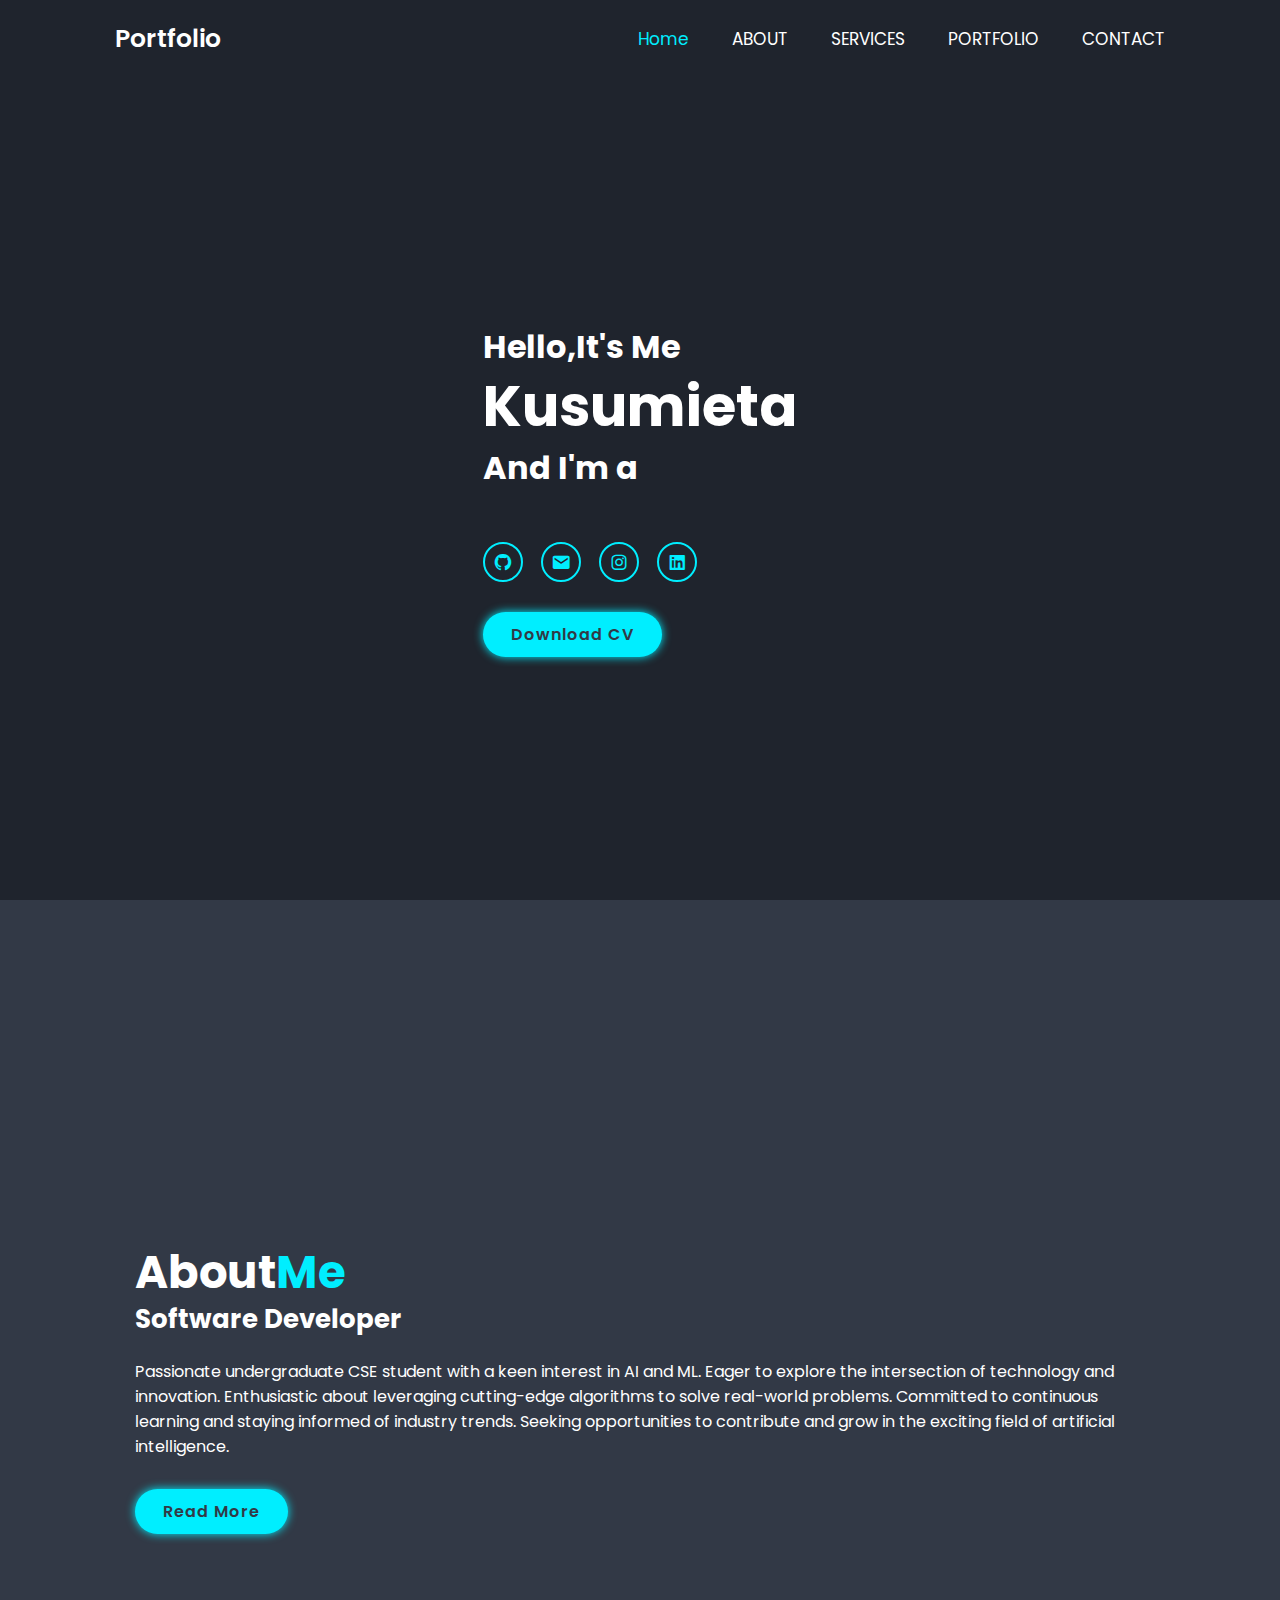
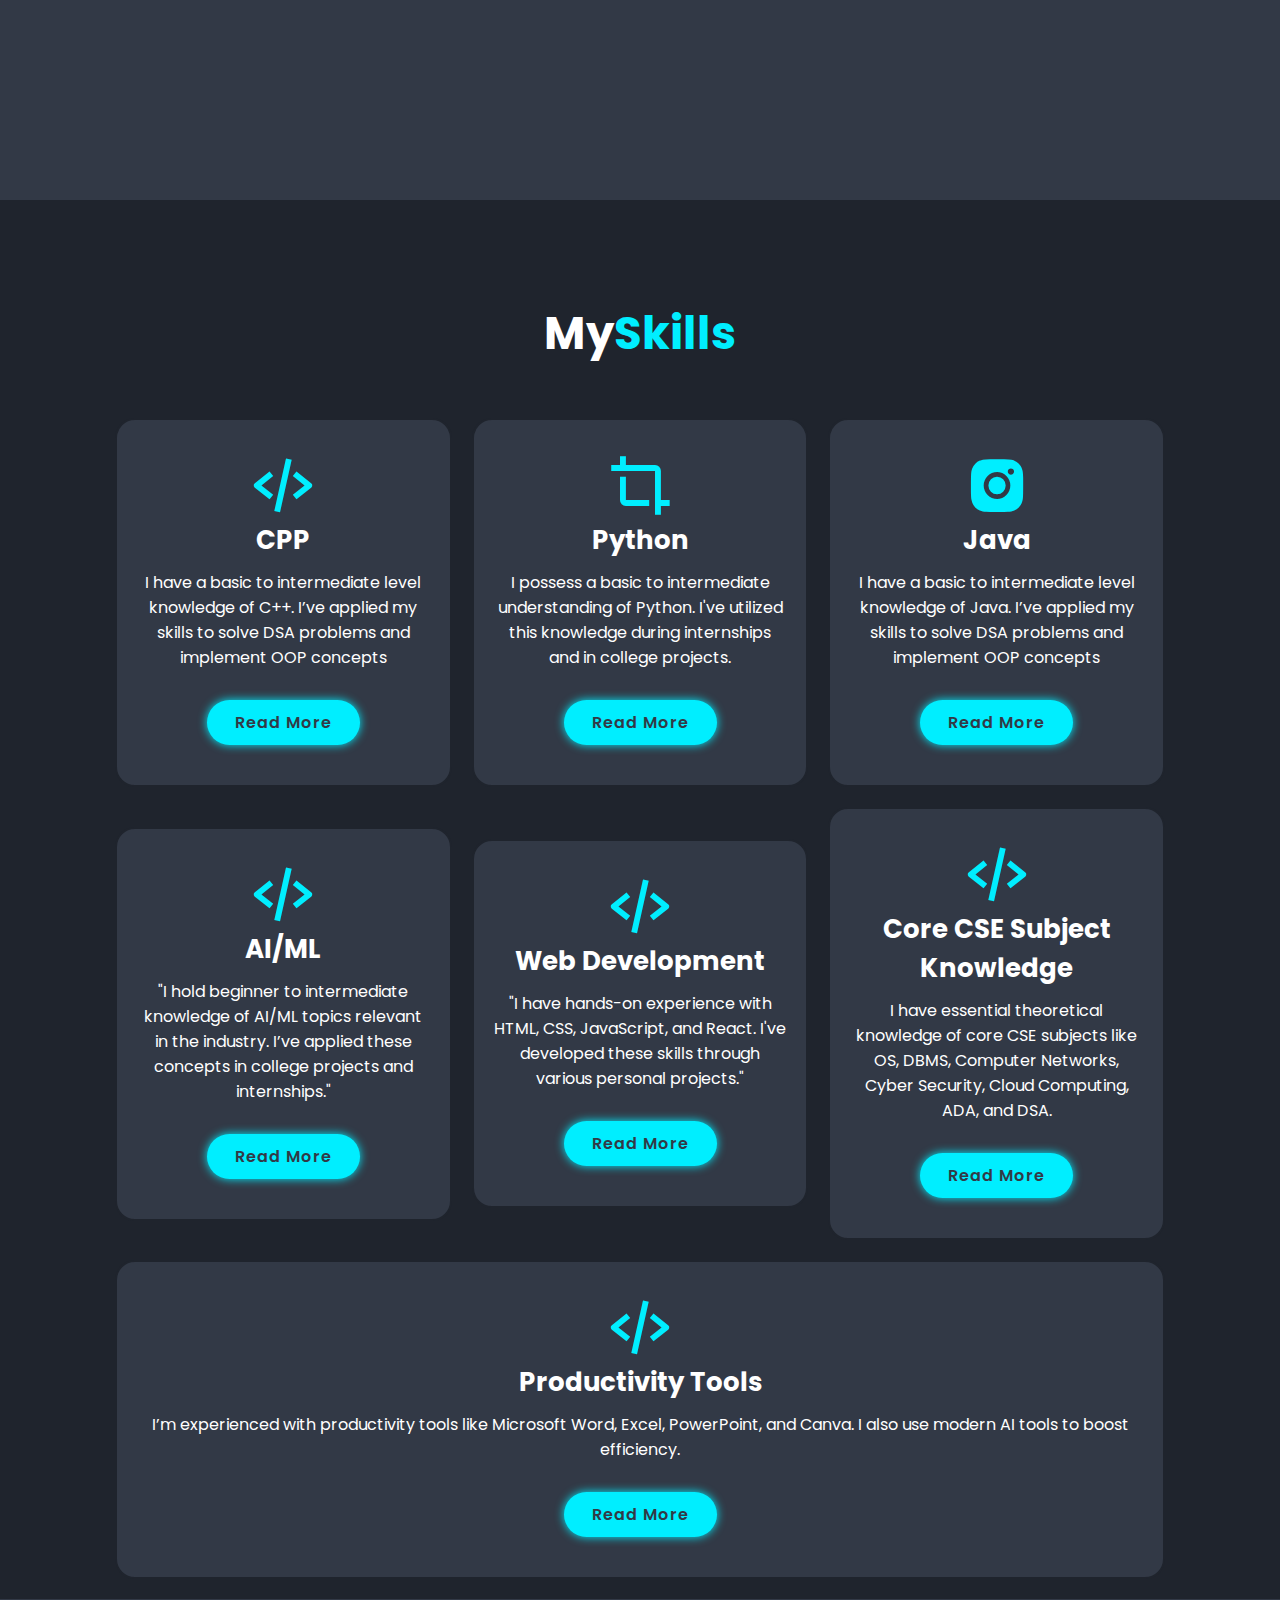
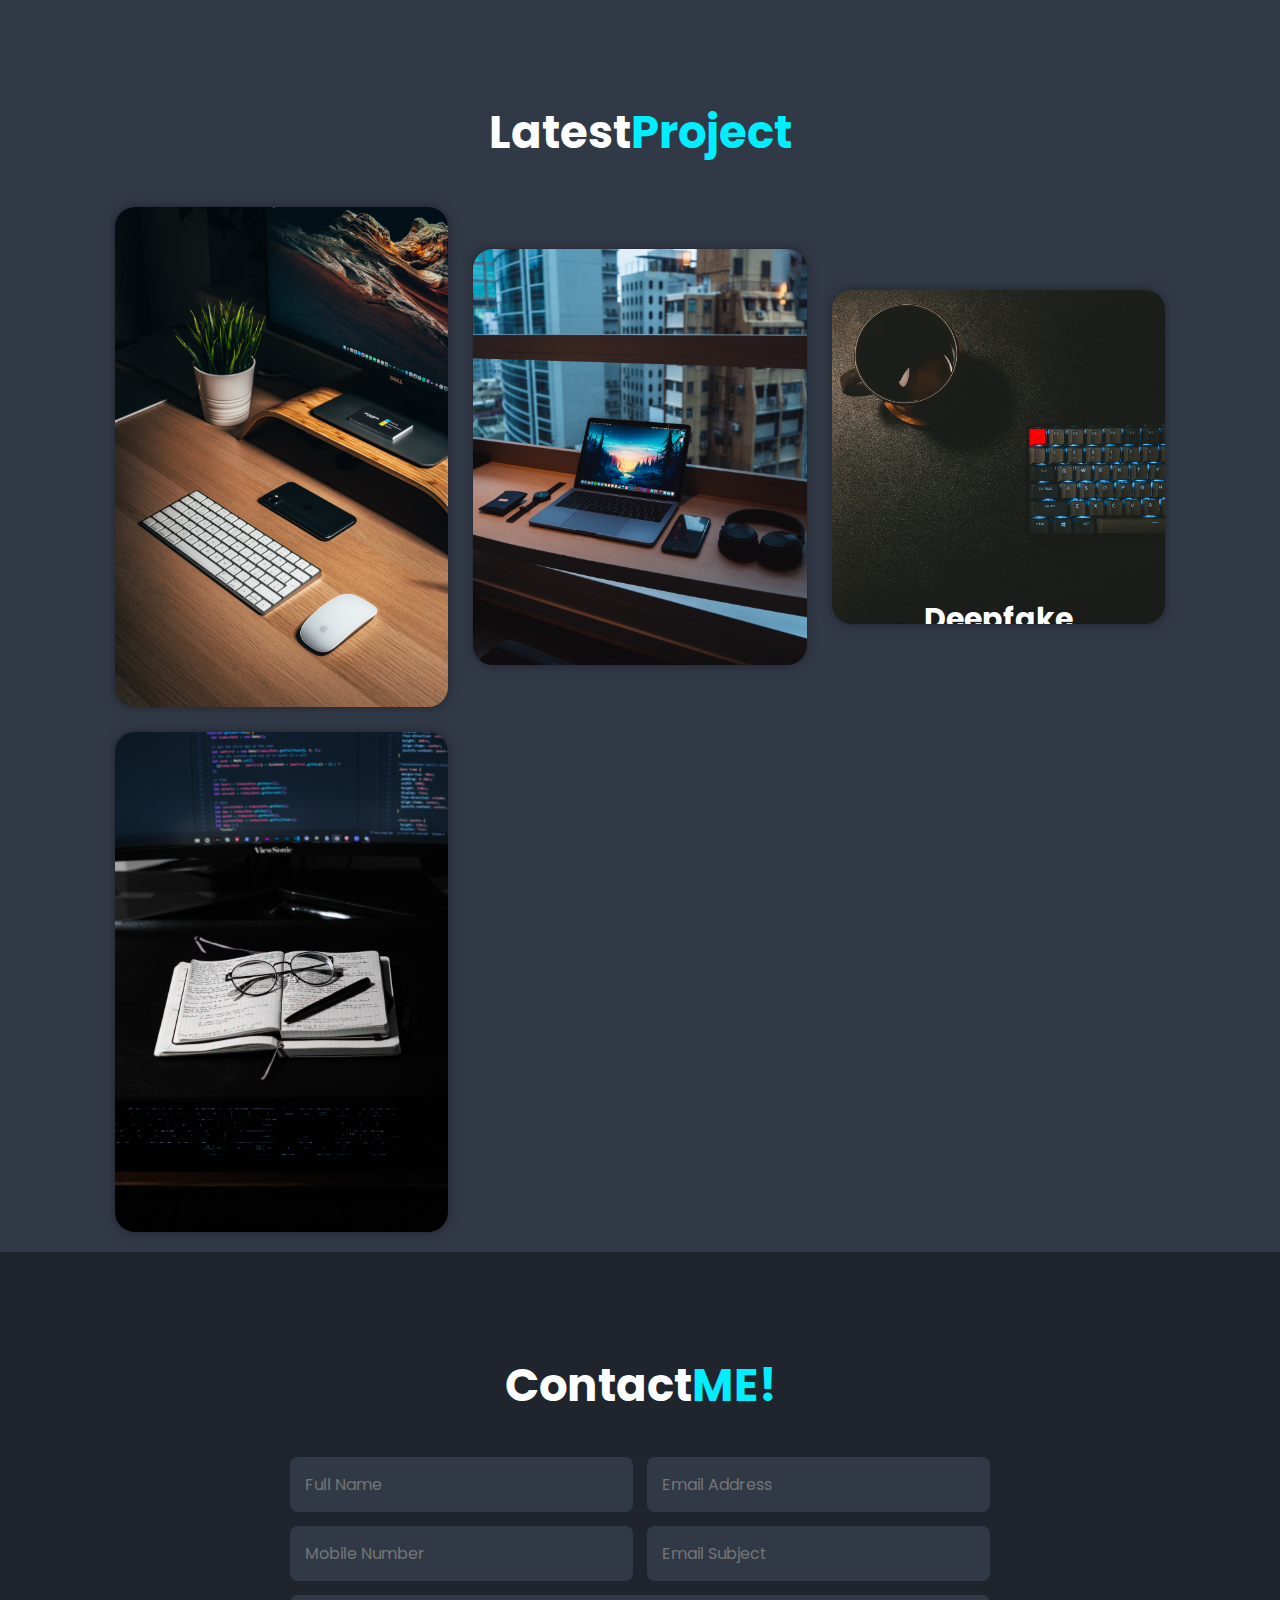
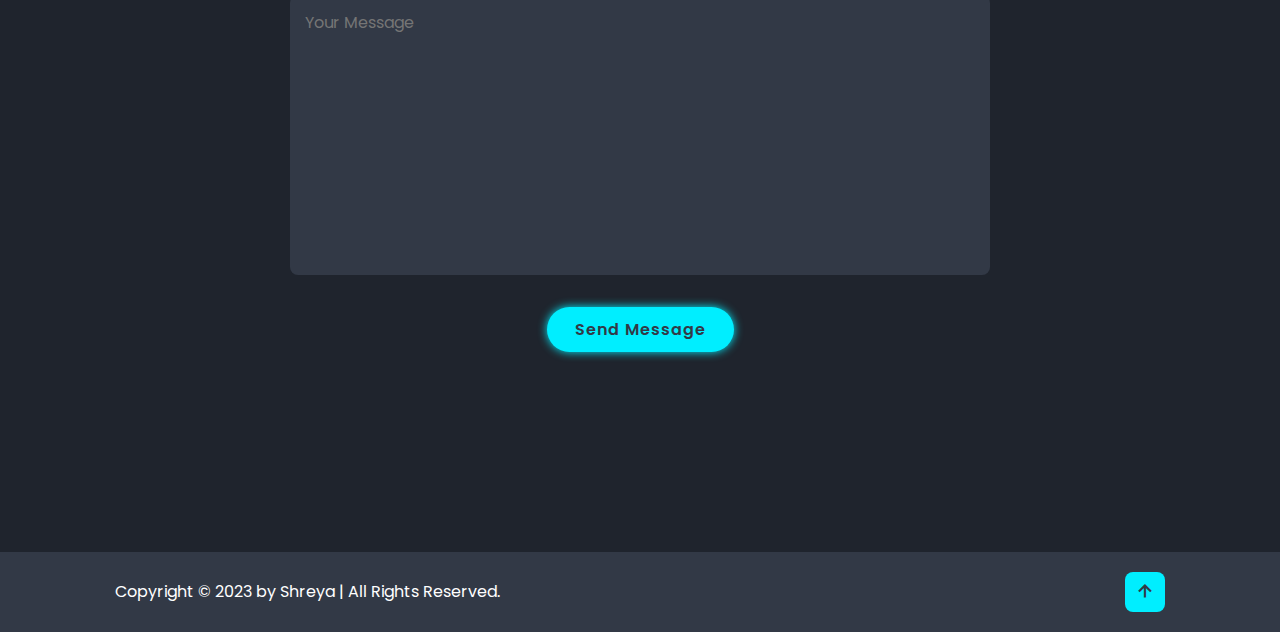
==== Responsive-Portfolio/index.html @ 7fe4b907 "Add files via upload" ====
<!DOCTYPE html>
<html lang="en">
  <head>
    <meta charset="UTF-8" />
    <meta http-equiv="X-UA-Compatible" content="IE=edge" />
    <meta name="viewport" content="width=device-width,initial-scale=1.0" />
    <title>KUSUMIETA PERSONAL PORTFOLIO WEBSITE</title>
    <link
      href="https://unpkg.com/boxicons@2.1.4/css/boxicons.min.css"
      rel="stylesheet"
    />
    <link rel="stylesheet" type="text/css" href="style.css" />
  </head>
  <body>
    <!--body-->
    <header class="header">
      <a href="#" class="logo">Portfolio</a>
      <i class="bx bx-menu" id="menu-icon"></i>
      <nav class="navbar">
        <a href="#home" class="active">Home</a>
        <a href="#about">ABOUT</a>
        <a href="#services">SERVICES</a>
        <a href="#portfolio">PORTFOLIO</a>
        <a href="#contact">CONTACT</a>
      </nav>
    </header>
    <section class="home" id="home">
      <div class="home-content">
        <h3>Hello,It's Me</h3>
        <h1>Kusumieta</h1>
        <h3>And I'm a <span class="multiple-text"></span></h3>
        <div class="social-media">
          <a href="https://github.com/kusumietamagoo"
            ><i class="bx bxl-github"></i
          ></a>
          <a href="kusumieta.magoo@gmail.com"
            ><i class="bx bxs-envelope"></i
          ></a>
          <a href="#"><i class="bx bxl-instagram"></i></a>
          <a href="https://www.linkedin.com/in/kusumieta-magoo-b53a62282/"
            ><i class="bx bxl-linkedin-square"></i
          ></a>
        </div>
        <a href="C:\Users\shrey\Downloads\B.-Software-Engineer.docx" class="btn"
          >Download CV</a
        >
      </div>
      <div class="home-img">
        <!<img src="https://thumbor.forbes.com/thumbor/fit-in/900x510/https://www.forbes.com/advisor/wp-content/uploads/2022/10/computer_engineer-compare-page.jpg" alt="">
      </div>
    </section>
    <section class="about" id="about">
      <div class="about-img">
        <img src="https://wallpaperaccess.com/full/1385382.jpg" alt="" />
      </div>
      <div class="about-content">
        <h2 class="heading">About<span>Me</span></h2>
        <h3>Software Developer</h3>
        <p>
          Passionate undergraduate CSE student with a keen interest in AI and
          ML. Eager to explore the intersection of technology and innovation.
          Enthusiastic about leveraging cutting-edge algorithms to solve
          real-world problems. Committed to continuous learning and staying
          informed of industry trends. Seeking opportunities to contribute and
          grow in the exciting field of artificial intelligence.
        </p>
        <a href="#" class="btn">Read More</a>
      </div>
    </section>
    <section class="services" id="services">
      <h2 class="heading">My<span>Skills</span></h2>

      <div class="services-container">
        <div class="services-box">
          <i class="bx bx-code-alt"></i>
          <h3>CPP</h3>
          <p>
            I have a basic to intermediate level knowledge of C++. I’ve applied
            my skills to solve DSA problems and implement OOP concepts
          </p>
          <a href="#" class="btn">Read More</a>
        </div>

        <div class="services-box">
          <i class="bx bx-crop"></i>
          <h3>Python</h3>
          <p>
            I possess a basic to intermediate understanding of Python. I've
            utilized this knowledge during internships and in college projects.
          </p>
          <a href="#" class="btn">Read More</a>
        </div>

        <div class="services-box">
          <i class="bx bxl-instagram-alt"></i>
          <h3>Java</h3>
          <p>
            I have a basic to intermediate level knowledge of Java. I’ve applied
            my skills to solve DSA problems and implement OOP concepts
          </p>
          <a href="#" class="btn">Read More</a>
        </div>

        <div class="services-box">
          <i class="bx bx-code-alt"></i>
          <h3>AI/ML</h3>
          <p>
            "I hold beginner to intermediate knowledge of AI/ML topics relevant
            in the industry. I’ve applied these concepts in college projects and
            internships."
          </p>
          <a href="#" class="btn">Read More</a>
        </div>
        <div class="services-box">
          <i class="bx bx-code-alt"></i>
          <h3>Web Development</h3>
          <p>
            "I have hands-on experience with HTML, CSS, JavaScript, and React.
            I've developed these skills through various personal projects."
          </p>
          <a href="#" class="btn">Read More</a>
        </div>

        <div class="services-box">
          <i class="bx bx-code-alt"></i>
          <h3>Core CSE Subject Knowledge</h3>
          <p>
            I have essential theoretical knowledge of core CSE subjects like OS,
            DBMS, Computer Networks, Cyber Security, Cloud Computing, ADA, and
            DSA.
          </p>
          <a href="#" class="btn">Read More</a>
        </div>
        <div class="services-box">
          <i class="bx bx-code-alt"></i>
          <h3>Productivity Tools</h3>
          <p>
            I’m experienced with productivity tools like Microsoft Word, Excel,
            PowerPoint, and Canva. I also use modern AI tools to boost
            efficiency.
          </p>
          <a href="#" class="btn">Read More</a>
        </div>
      </div>
    </section>
    <section class="portfolio" id="portfolio">
      <h2 class="heading">Latest<span>Project</span></h2>
      <div class="portfolio-container">
        <div class="portfolio-box">
          <img
            src="myproject/image/jan-vlacuha-Rns_A8bJ_dQ-unsplash.jpg"
            alt=""
          />
          <div class="portfolio-layer">
            <h4>Perssonal Portfolio</h4>
            <p>
              In this project I try making my own portfolio website for myself.
              Showcase my projects, my social media handles, my experience on
              the website.
            </p>
            <a href="#"><i class="bx bx-link-external"></i></a>
          </div>
        </div>
        <div class="portfolio-box">
          <img
            src="myproject/image/austin-poon-JO_S6ewBqAk-unsplash.jpg"
            alt=""
          />
          <div class="portfolio-layer">
            <h4>
              Facial Recognition and Identification Based Attendance System
            </h4>
            <p>hehe</p>
            <a href="#"><i class="bx bx-link-external"></i></a>
          </div>
        </div>
        <div class="portfolio-box">
          <img
            src="myproject/image/nubelson-fernandes--Xqckh_XVU4-unsplash.jpg"
            alt=""
          />
          <div class="portfolio-layer">
            <h4>Deepfake Image & Forged Signature Detection Using CNN</h4>
            <p>
              In this project I try detect the iris flower type by using machine
              learning predication model.And deployed in streamlit python
            </p>
            <a href="#"><i class="bx bx-link-external"></i></a>
          </div>
        </div>
        <div class="portfolio-box">
          <img
            src="myproject/image/kevin-canlas-QYHehJ9Iovs-unsplash.jpg"
            alt=""
          />
          <div class="portfolio-layer">
            <h4>Weather Website</h4>
            <p>In this project we can book a cab by using java.</p>
            <a href="#"><i class="bx bx-link-external"></i></a>
          </div>
        </div>
      </div>
    </section>
    <section class="contact" id="contact">
      <h2 class="heading">Contact<span>ME!</span></h2>

      <form action="#" name="submit-to-google-sheet">
        <div class="input-box">
          <input type="text" name="Name" placeholder="Full Name" />
          <input
            type="email"
            name="Email Address"
            placeholder="Email Address"
          />
        </div>
        <div class="input-box">
          <input
            type="number"
            name="Mobile Number"
            placeholder="Mobile Number"
          />
          <input type="text" name="Email Subject" placeholder="Email Subject" />
        </div>
        <textarea
          name="Your Message"
          id=""
          cols="30"
          rows="10"
          placeholder="Your Message"
        ></textarea>
        <input type="submit" value="Send Message" class="btn" />
      </form>
      <span id="msg"></span>
    </section>

    <footer class="footer">
      <div class="footer-text">
        <p>Copyright &copy; 2023 by Shreya | All Rights Reserved.</p>
      </div>
      <div class="footer-iconTop">
        <a href="#home"><i class="bx bx-up-arrow-alt"></i></a>
      </div>
    </footer>

    <script src="https://unpkg.com/scrollreveal"></script>

    <script src="https://cdn.jsdelivr.net/npm/typed.js@2.0.12"></script>
    <script src="script.js"></script>
    <script>
      const scriptURL =
        "https://script.google.com/macros/s/AKfycbzFPVGxI-75Ilkm2z_EMuI9ubPlp8-7dQmMzzdPiIunLPPzj3bcY1ohMdT_DfZ3zPwhTA/exec";
      const form = document.forms["submit-to-google-sheet"];
      const msg = document.getElementById("msg");

      form.addEventListener("submit", (e) => {
        e.preventDefault();
        fetch(scriptURL, { method: "POST", body: new FormData(form) })
          .then((response) => {
            msg.innerHTML = "Message sent successfully";
            setTimeout(function () {
              msg.innerHTML = "";
            }, 5000);
            form.reset();
          })
          .catch((error) => console.error("Error!", error.message));
      });
    </script>
  </body>
</html>
---- Responsive-Portfolio/style.css ----
@import url('https://fonts.googleapis.com/css2?family=Poppins:wght@300;400;500;600;700;800;900&display=swap');

*{
    margin: 0;
    padding: 0;
    box-sizing: border-box;
    text-decoration: none;
    border: none;
    outline: none;
    scroll-behavior: smooth;
    font-family: 'Poppins', sans-serif;

 }

 :root {
    --bg-color:#1f242d;
    --second-bg-color:#323946;
    --text-color:#fff;
    --main-color:#0ef; 
 }

 html{
    font-size: 62.5%;
    overflow-x:hidden;

 }

 body{
    background: var(--bg-color);
    color: var(--text-color);
 }

 section{
    min-height: 100vh;
    padding: 10rem 9% 2rem;
 }
 .header{
    position: fixed;
    top:0;
    left:0;
    width: 100%;
    padding: 2rem 9%;
    background: var(--bg-color);
    display: flex;
    justify-content:space-between;
    align-items: center;
    z-index:100 ;

 }

 .header.sticky{
   border-bottom: .1rem solid rgba(0, 0,0, .2);
 }
 .logo{
    font-size: 2.5rem;
    color: var(--text-color);
    font-weight:600;
    cursor:default;
 }
 .navbar a {
    font-size: 1.7rem;
    color: var(--text-color);
    margin-left: 4rem;
    transition: .3s;
 }

 .navbar a:hover,
 .navbar a.active{
    color: var(--main-color);
 }
 #menu-icon{
    font-size: 3.6rem;
    color: var(--text-color);
    display: none;
 }

 .home{
    display: flex;
    justify-content: center;
    align-items: center;
 }

 .home-img img{
    width:35vw ;
    animation: floatImage 4s ease-in-out infinite;
 }

 @keyframes floatImage{
   0%{
      transform: translateY(0);

   }
   50%{
      transform: translateY(-22.4rem);
   }
   100%{
      transform: translateY(0);
   }

 }

 .home-content h3 {
    font-size: 3.2rem;
    font-weight: 700;

 }
 .home-content h3:nth-of-type(2){
    margin-bottom: 2rem;
 }

 span{
    color: var(--main-color);
 }
 .home-content h1{
    font-size: 5.6rem;
    font-weight: 700;
    line-height: 1.3;
 }

 .social-media a {
    display: inline-flex;
    justify-content: center;
    align-items: center;
    width: 4rem;
    height: 4rem;
    background: transparent;
    border: .2rem solid var(--main-color);
    border-radius: 50%;
    font-size: 2rem;
    color: var(--main-color);
    margin: 3rem 1.5rem 3rem 0;
    transition: .5s ease;
 }
 .social-media a:hover{
    background: var(--main-color);
    color: var(--second-bg-color);
    box-shadow: 0 0 1rem var(--main-color);
 }

 .btn {
    display: inline-block;
    padding: 1rem 2.8rem;
    background: var(--main-color);
    border-radius: 4rem;
    box-shadow: 0 0 1rem var(--main-color);
    font-size: 1.6rem;
    color: var(--second-bg-color);
    letter-spacing: .1rem;
    font-weight: 600;
    transition: .5s ease;
 }

 .btn:hover {
    box-shadow: none;
 }

 .about{
    display: flex;
    justify-content: center;
    align-items: center;
    gap: 2rem;
    background: var(--second-bg-color);
 }
 .about-img img{
    width: 35rem;
 }

 .heading{
    text-align: center;
    font-size: 4.5rem;
 }

 .about-content h2{
    text-align: left;
    line-height: 1.2;
 }

 .about-content h3{
    font-size: 2.6rem;
 }

 .about-content p{
    font-size: 1.6rem;
    margin: 2rem 0 3rem;
 }
 .services h2{
   margin-bottom: 5rem;

 }
 .services-container{
   display: flex;
   justify-content: center;
   align-items: center;
   flex-wrap: wrap;
   gap: 2rem;
 }
 .services-container .services-box {
   flex: 1 1 30rem;
   background: var(--second-bg-color);
   padding: 3rem 2rem 4rem;
   border-radius: 2rem;
   text-align: center;
   border: .2rem solid var(--bg-color);
   transition: .5s ease;
 }
 .services-container .services-box:hover{
   border-color: var(--main-color);
   transform: scale(1.02);
 }
 .services-box i{
   font-size: 7rem;
   color: var(--main-color);
 }
 .services-box h3{
   font-size: 2.6rem;
 }
 .services-box p{
   font-size: 1.6rem;
   margin: 1rem 0 3rem;
 }
 .portfolio{
   background: var(--second-bg-color);
 }
.portfolio h2{
   margin-bottom: 4rem;
}
.portfolio-container{
   display: grid;
   grid-template-columns: repeat(3,1fr);
   align-items: center;
   gap: 2.5rem;
}
.portfolio-container .portfolio-box{
   position: relative;
   border-radius: 2rem;
   box-shadow: 0 0 1rem var(--bg-color);
   overflow: hidden;
   display: flex;
}
.portfolio-box img{
   width: 100%;
   transition: .5s ease;
}
.portfolio-box:hover img{
   transform: scale(1.1);
}
.portfolio-box .portfolio-layer{
   position: absolute;
   bottom: 0;
   left: 0;
   width: 100%;
   height: 100%;
   background: linear-gradient(rgba(0,0,0, .1),var(--main-color));
   display: flex;
   justify-content: center;
   align-items: center;
   flex-direction: column;
   text-align: center;
   padding: 0 4rem;
   transform: translateY(100%);
   transition: .5s ease;
}
.portfolio-box:hover .portfolio-layer{
   transform: translateY(0);
}

.portfolio-layer h4{
   font-size: 3rem;
}

.portfolio-layer p{
   font-size: 1.6rem;
   margin: .3rem 0 1rem;
}

.portfolio-layer a{
   display: inline-flex;
   justify-content: center;
   align-items: center;
   width: 5rem;
   height: 5rem;
   background: var(--text-color);
   border-radius: 50%;
}

.portfolio-layer a i {
   font-size: 2rem;
   color: var(--second-bg-color);
}

.contact h2{
   margin-bottom: 3rem;
}

.contact form{
   max-width: 70rem;
   margin: 1rem auto;
   text-align: center;
   margin-bottom: 3rem;
}

.contact form .input-box{
   display: flex;
   justify-content: space-between;
   flex-wrap: wrap;
}

.contact form .input-box input,
.contact form textarea{
   width: 100%;
   padding: 1.5rem;
   font-size: 1.6rem;
   color: var(--text-color);
   background: var(--second-bg-color);
   border-radius: .8rem;
   margin: .7rem 0;
}

.contact form .input-box input{
   width: 49%;
}

.contact form textarea{
   resize: none;
}

.contact form .btn{
   margin-top: 2rem;
   cursor: pointer;
}

.footer{
   display: flex;
   justify-content: space-between;
   align-items: center;
   flex-wrap: wrap;
   padding: 2rem 9%;
   background: var(--second-bg-color);
}

.footer-text p{
   font-size: 1.6rem;
}

.footer-iconTop a{
   display: inline-flex;
   justify-content: center;
   align-items: center;
   padding: .8rem;
   background: var(--main-color);
   border-radius: .8rem;
   transition: .5s ease;
}

.footer-iconTop a:hover{
   box-shadow: 0 0 1rem var(--main-color);
}

.footer-iconTop a i{
   font-size: 2.4rem;
   color: var(--second-bg-color);
}

@media (max-width:1200px){
   html{
      font-size: 55%;
   }
}

@media(max-width:991px){
   .header{
      padding: 2rem 3%;
   }
   section{
      padding: 10rem 3% 2rem;
   }

   .services{
      padding-bottom: 7rem;
   }

   .portfolio{
      padding-bottom: 7rem;
   }
   .contact{
      min-height: auto;
   }
   .footer{
      padding: 2rem 3%;
   }
}

@media(max-width:768px){
   #menu-icon{
      display: block;
   }
   .navbar{
      position: absolute;
      top: 100%;
      left: 0;
      width: 100%;
      padding: 1rem 3%;
      background: var(--bg-color);
      border-top: .1rem solid rgba(0, 0, 0, .2);
      box-shadow: 0 .5rem 1rem rgba(0,0,0,.2);
      display: none;
   }

   .navbar.active{
      display: block;
   }
   .navbar a {
       display: block;
       font-size: 2rem;
       margin: 3rem 0;
   }
   .home{
      flex-direction: column;
   }
   .home-content h3{
      font-size: 2.6rem;
   }
   .home-content h1{
      font-size: 5rem;
   }
   .home-img img{
      width: 70vw;
      margin-top: 4rem;
   }
   .about{
      flex-direction: column-reverse;
   }

   .about img{
      width: 70vw;
      margin-top: 4rem;
   }
   .services h2{
      margin-bottom: 3rem;
   }

   .portfolio h2{
      margin-bottom: 3rem;
   }

   .portfolio-container{
      grid-template-columns: repeat(2,1fr);
   }
}

@media(max-width:617px){
   .portfolio-container{
      grid-template-columns: 1fr;
   }
}

@media(max-width:450px){
   html{
      font-size: 50%;
   }

   .contact form .input-box input{
      width: 100%;
   }
}

@media(max-width:365px){
   .home-img img{
      width: 90vw;
   }

   .about-img img{
      width: 90vw;
   }

   .footer{
      flex-direction: column-reverse;
   }

   .footer p{
      text-align: center;
      margin-top: 2rem;
   }
}

#msg{
   color: #61b752;
   margin-top: -10px;
   display: block;
}
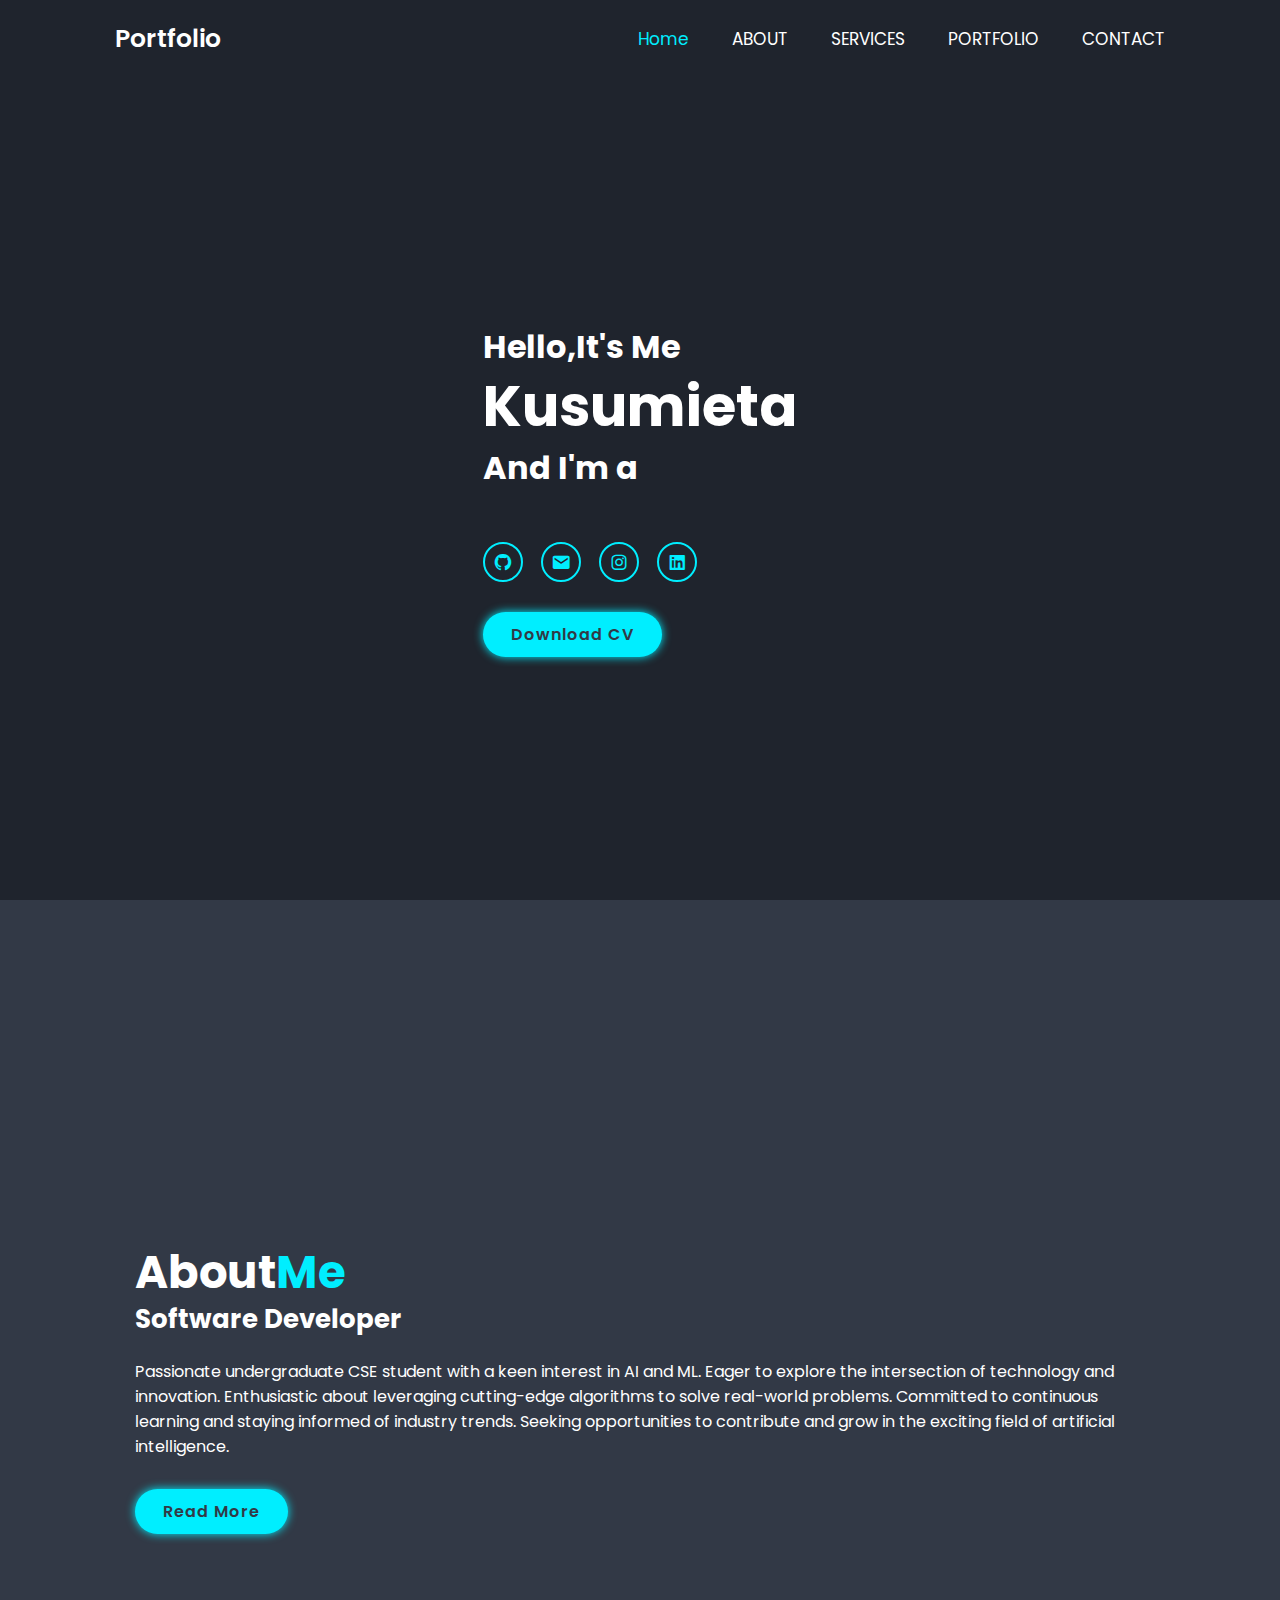
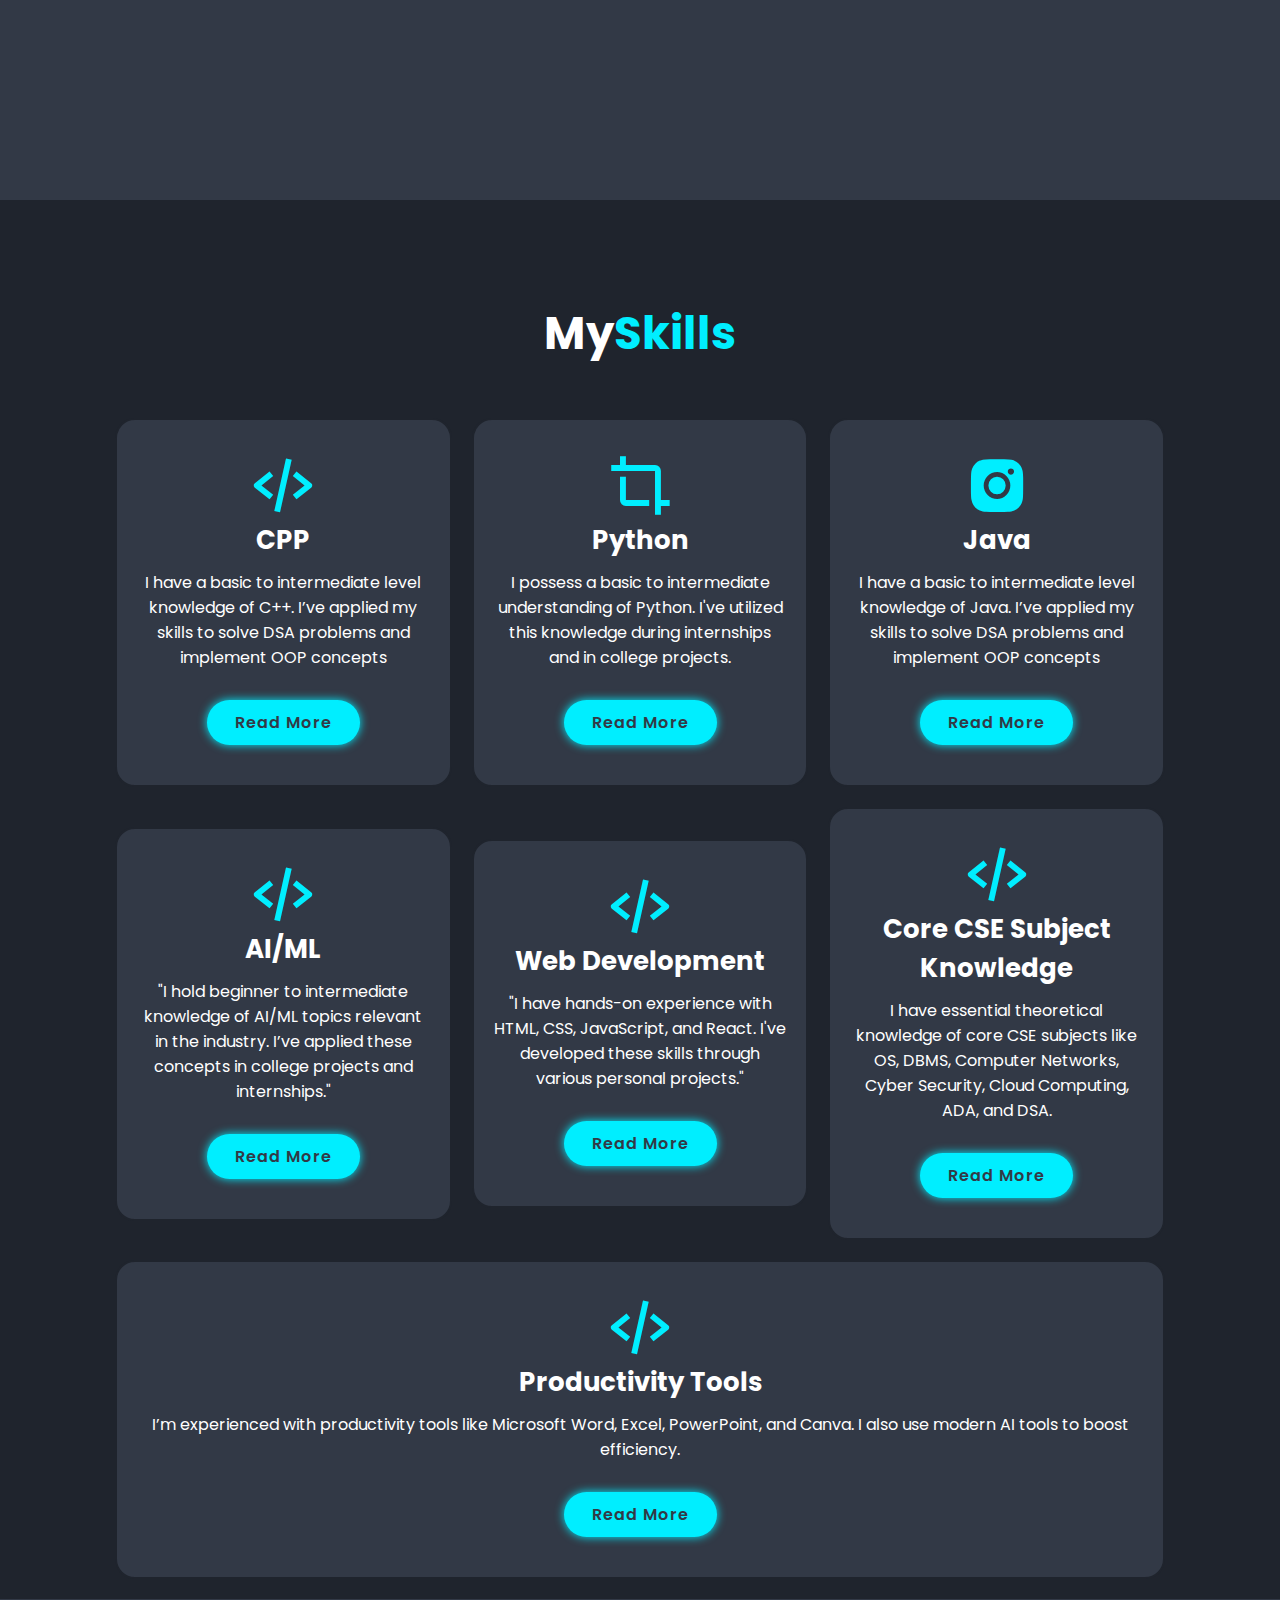
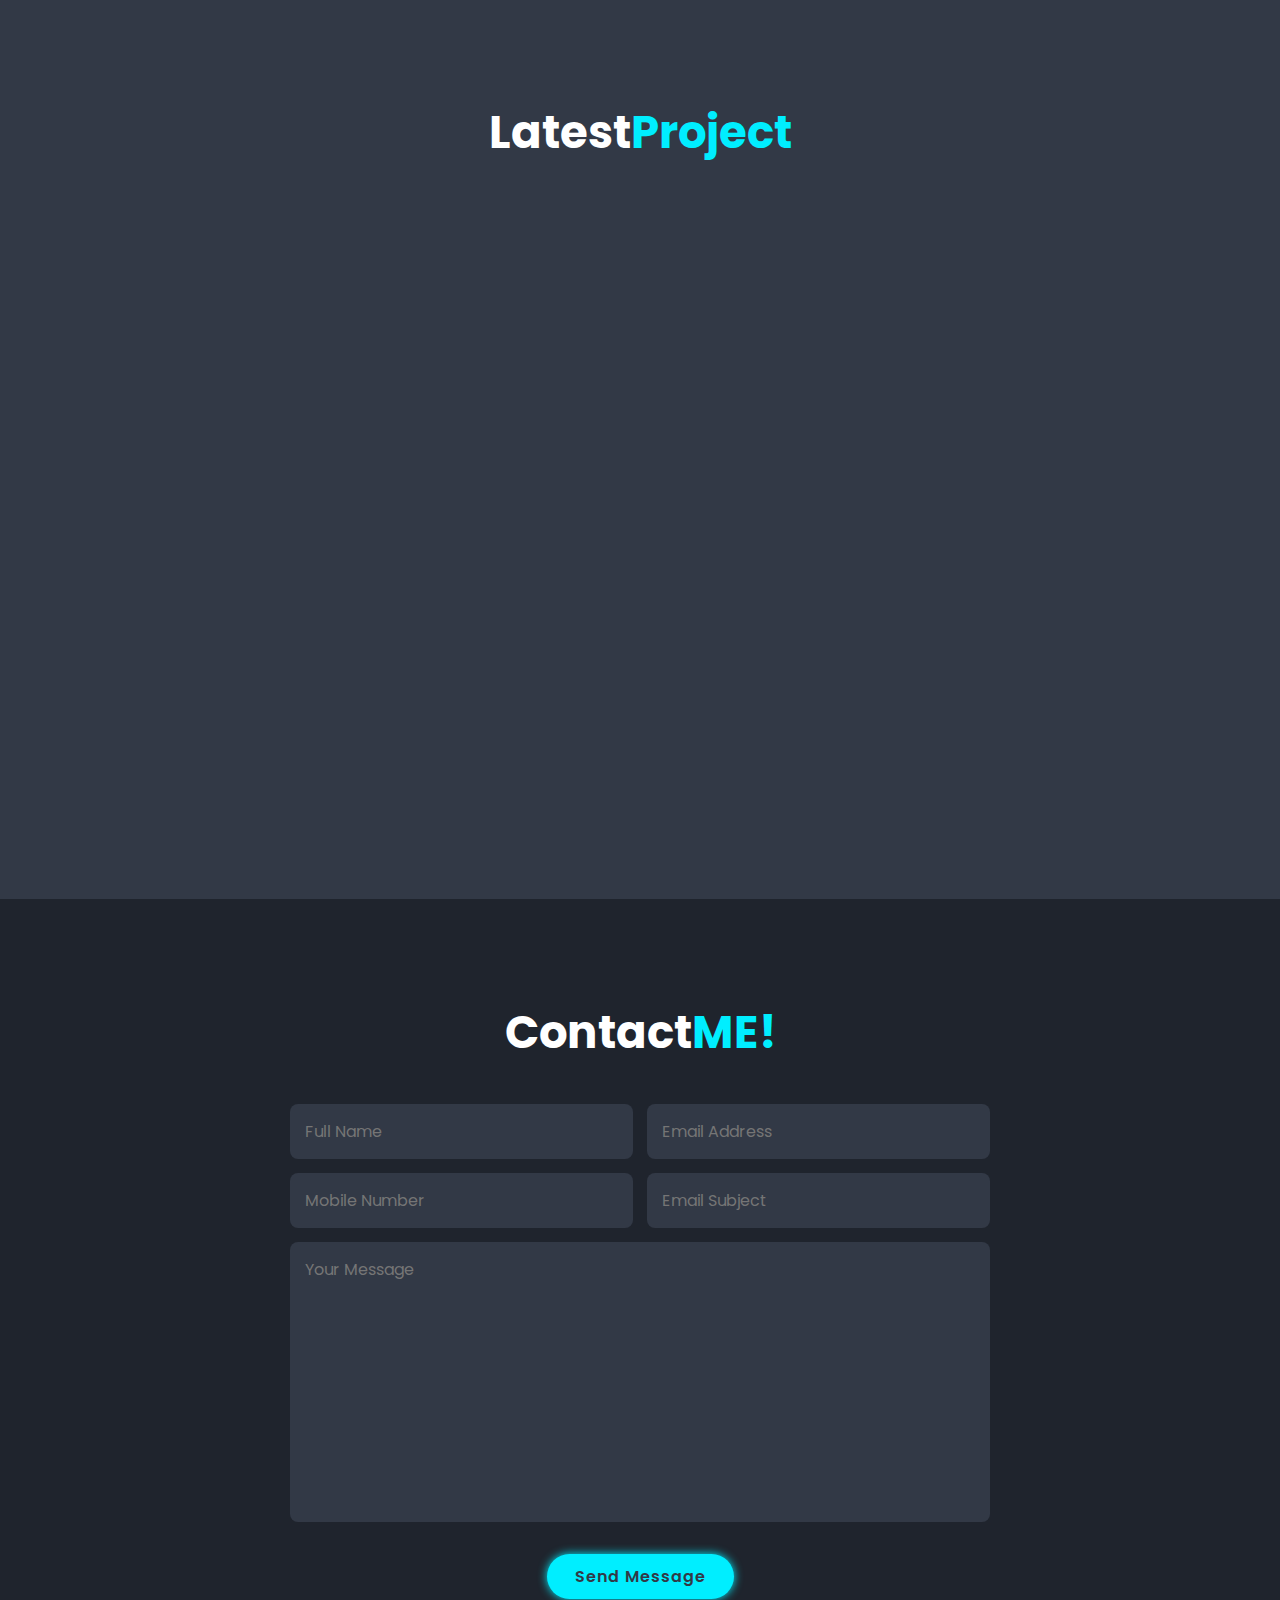
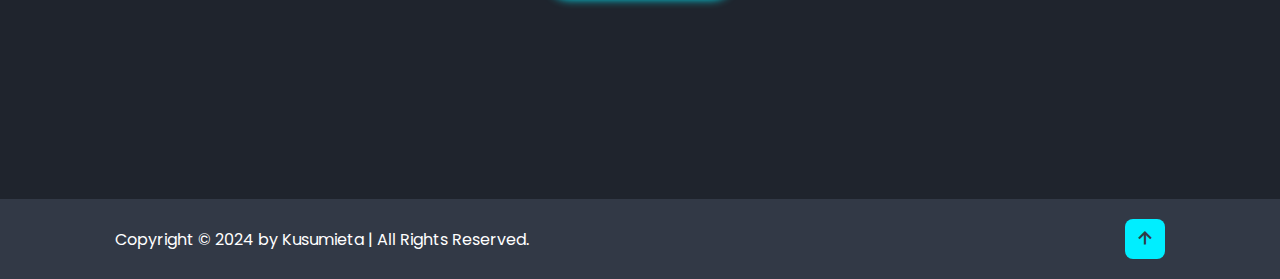
==== commit 119abb06: "Add files via upload" ====
--- a/Responsive-Portfolio/index.html
+++ b/Responsive-Portfolio/index.html
@@ -41,7 +41,9 @@
             ><i class="bx bxl-linkedin-square"></i
           ></a>
         </div>
-        <a href="C:\Users\shrey\Downloads\B.-Software-Engineer.docx" class="btn"
+        <a
+          href="C:\Users\magoo\OneDrive\Desktop\KUSUMIETA_RESUME.pdf"
+          class="btn"
           >Download CV</a
         >
       </div>
@@ -69,7 +71,6 @@
     </section>
     <section class="services" id="services">
       <h2 class="heading">My<span>Skills</span></h2>
-
       <div class="services-container">
         <div class="services-box">
           <i class="bx bx-code-alt"></i>
@@ -147,63 +148,80 @@
       <h2 class="heading">Latest<span>Project</span></h2>
       <div class="portfolio-container">
         <div class="portfolio-box">
-          <img
-            src="myproject/image/jan-vlacuha-Rns_A8bJ_dQ-unsplash.jpg"
-            alt=""
-          />
-          <div class="portfolio-layer">
-            <h4>Perssonal Portfolio</h4>
+          <img src="image\jan-vlacuha-Rns_A8bJ_dQ-unsplash.jpg" alt="" />
+          <div class="portfolio-layer">
+            <h4>Personal Portfolio</h4>
             <p>
               In this project I try making my own portfolio website for myself.
               Showcase my projects, my social media handles, my experience on
               the website.
             </p>
-            <a href="#"><i class="bx bx-link-external"></i></a>
-          </div>
-        </div>
-        <div class="portfolio-box">
-          <img
-            src="myproject/image/austin-poon-JO_S6ewBqAk-unsplash.jpg"
-            alt=""
-          />
+            <a
+              href="https://github.com/kusumietamagoo/Responsive-Portfolio"
+              target="_blank"
+            >
+              <i class="bx bx-link-external"></i>
+            </a>
+            <!-- <a href="#"><i class="bx bx-link-external"></i></a> -->
+          </div>
+        </div>
+        <div class="portfolio-box">
+          <img src="image\austin-poon-JO_S6ewBqAk-unsplash.jpg" alt="" />
           <div class="portfolio-layer">
             <h4>
               Facial Recognition and Identification Based Attendance System
             </h4>
-            <p>hehe</p>
+            <p>
+              In this project, i developed a facial recognition and
+              identification based attendance system which maintains the student
+              records with time stamp in a csv file . the project also
+              incorporated google-text-to-speech to help the visually imapaired.
+            </p>
+            <a
+              href="https://github.com/kusumietamagoo/facialrecognitionattendance"
+              target="_blank"
+            >
+              <i class="bx bx-link-external"></i>
+            </a>
+
+            <!-- <a href="#"><i class="bx bx-link-external"></i></a> -->
+          </div>
+        </div>
+        <div class="portfolio-box">
+          <img src="image\nubelson-fernandes--Xqckh_XVU4-unsplash.jpg" alt="" />
+          <div class="portfolio-layer">
+            <h4>Deepfake Image & Forged Signature Detection Using CNN</h4>
+            <p>
+              in this Project i aim to incorporate CNN,VGG,Siamese netwrok and
+              edge detection ML models to research and develop a full-proof
+              model to identify deepkafe images produced using GANS and forged
+              signatures on documents.
+            </p>
             <a href="#"><i class="bx bx-link-external"></i></a>
           </div>
         </div>
         <div class="portfolio-box">
-          <img
-            src="myproject/image/nubelson-fernandes--Xqckh_XVU4-unsplash.jpg"
-            alt=""
-          />
-          <div class="portfolio-layer">
-            <h4>Deepfake Image & Forged Signature Detection Using CNN</h4>
-            <p>
-              In this project I try detect the iris flower type by using machine
-              learning predication model.And deployed in streamlit python
-            </p>
-            <a href="#"><i class="bx bx-link-external"></i></a>
-          </div>
-        </div>
-        <div class="portfolio-box">
-          <img
-            src="myproject/image/kevin-canlas-QYHehJ9Iovs-unsplash.jpg"
-            alt=""
-          />
+          <img src="image\kevin-canlas-QYHehJ9Iovs-unsplash.jpg" alt="" />
           <div class="portfolio-layer">
             <h4>Weather Website</h4>
-            <p>In this project we can book a cab by using java.</p>
-            <a href="#"><i class="bx bx-link-external"></i></a>
+            <p>
+              In this project, I developed a Real-Time weather forcast web
+              application harnessing API to display current climate and weather
+              conditions in cities.
+            </p>
+            <a
+              href="https://github.com/kusumietamagoo/weather-website-"
+              target="_blank"
+            >
+              <i class="bx bx-link-external"></i>
+            </a>
+            <!-- <a href="#"><i class="bx bx-link-external"></i></a> -->
           </div>
         </div>
       </div>
     </section>
     <section class="contact" id="contact">
       <h2 class="heading">Contact<span>ME!</span></h2>
-
       <form action="#" name="submit-to-google-sheet">
         <div class="input-box">
           <input type="text" name="Name" placeholder="Full Name" />
@@ -235,7 +253,7 @@
 
     <footer class="footer">
       <div class="footer-text">
-        <p>Copyright &copy; 2023 by Shreya | All Rights Reserved.</p>
+        <p>Copyright &copy; 2024 by Kusumieta | All Rights Reserved.</p>
       </div>
       <div class="footer-iconTop">
         <a href="#home"><i class="bx bx-up-arrow-alt"></i></a>
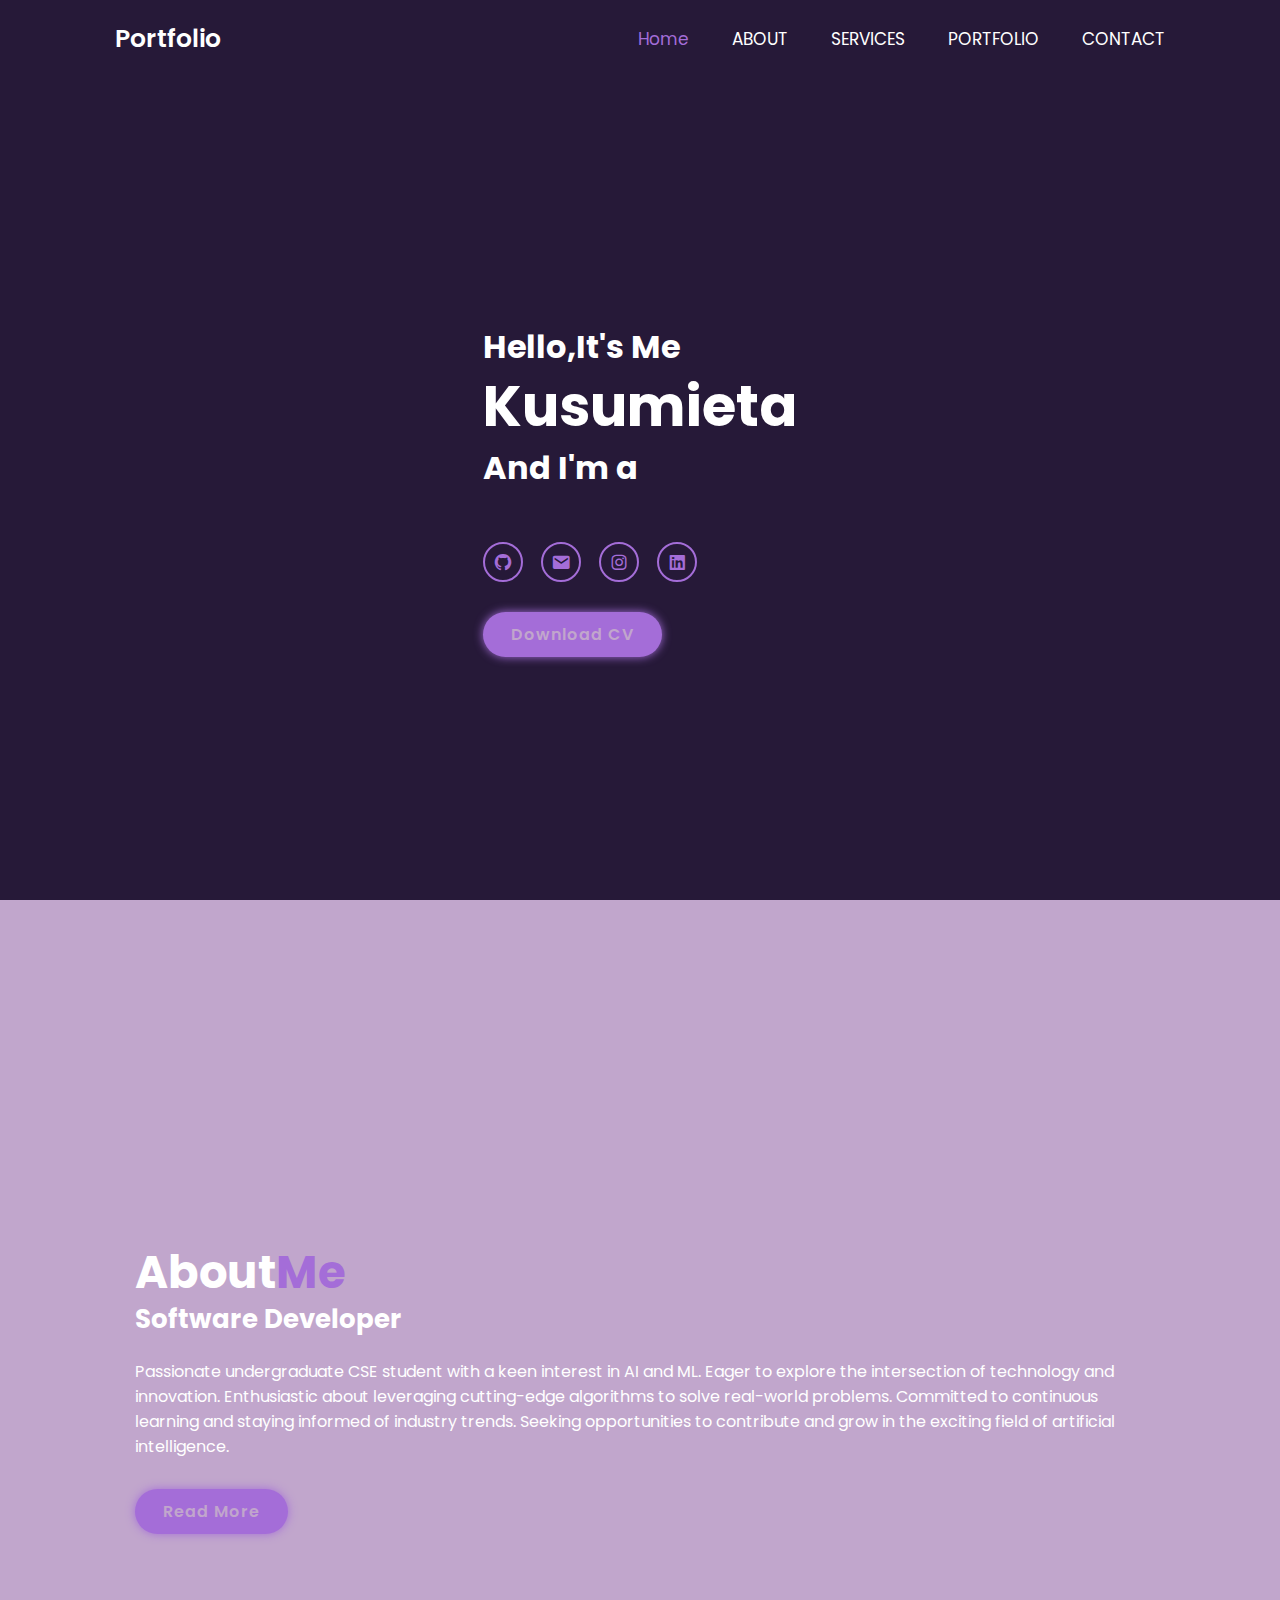
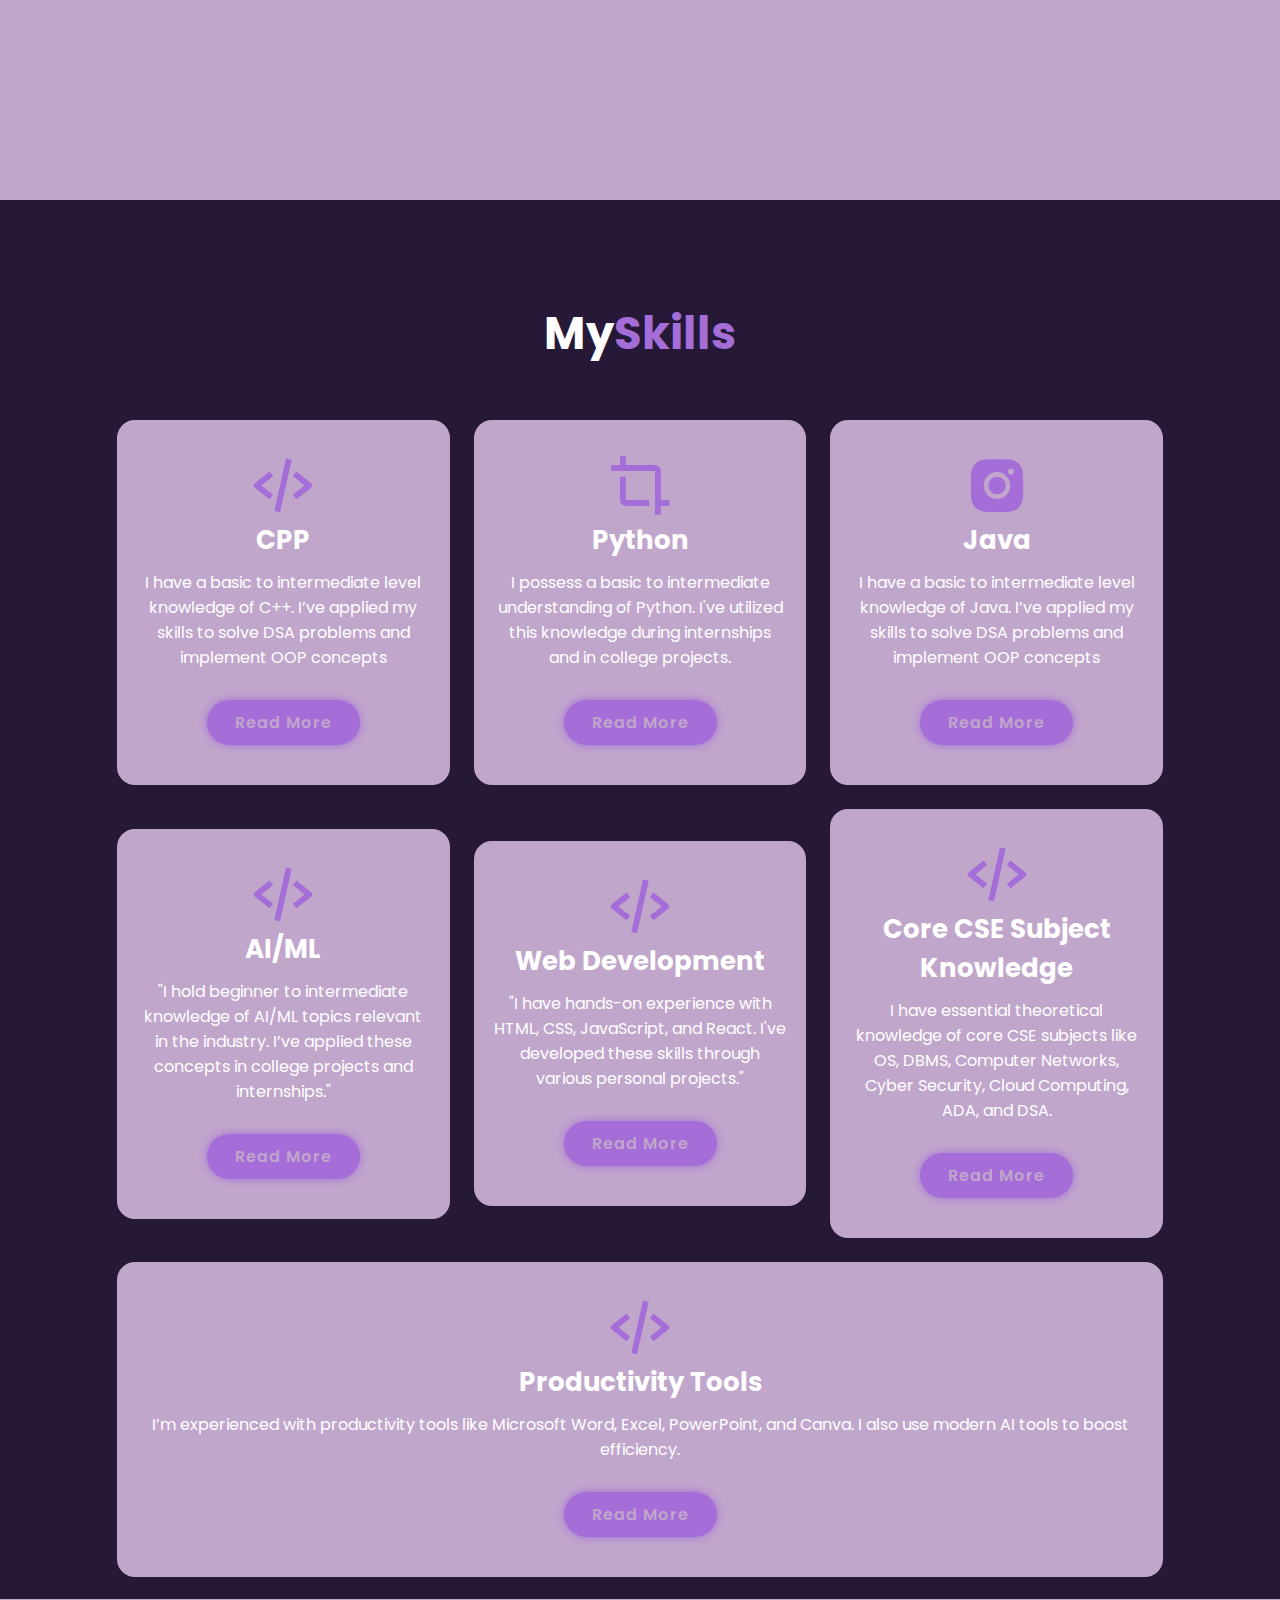
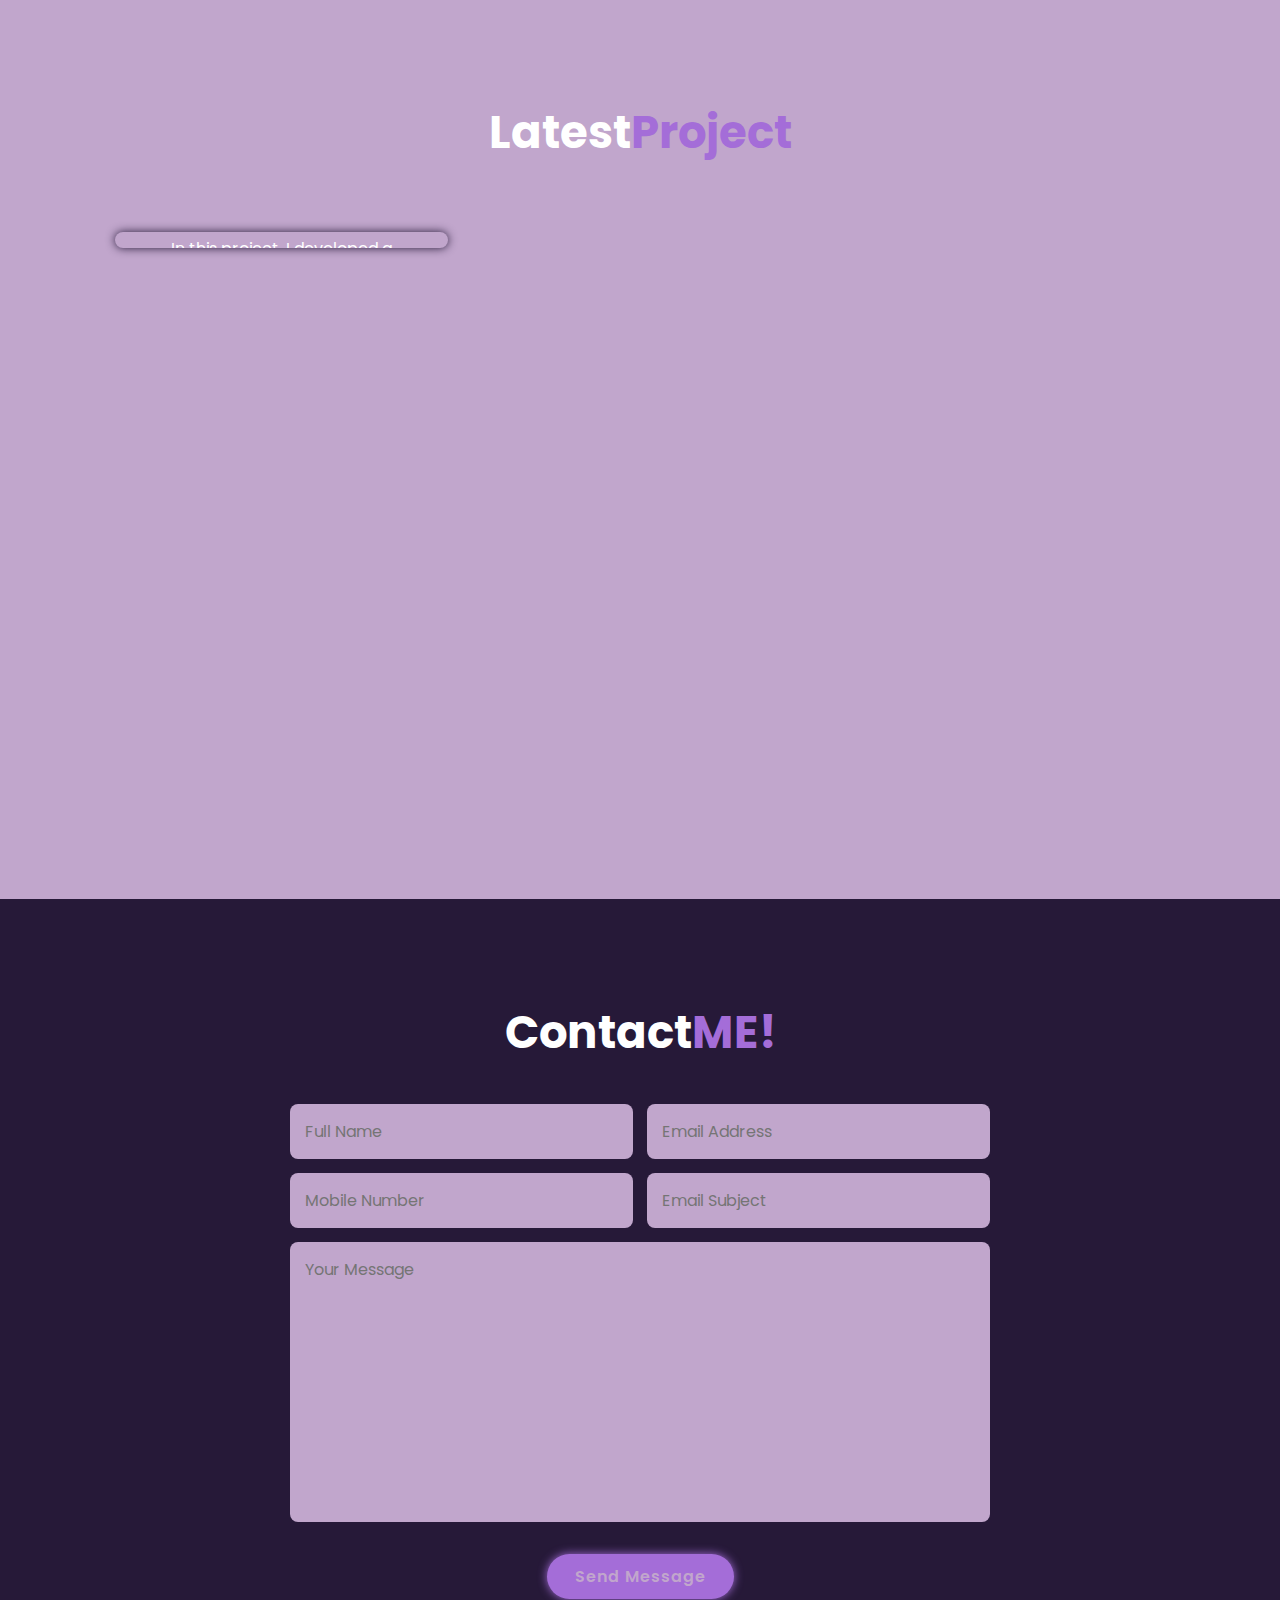
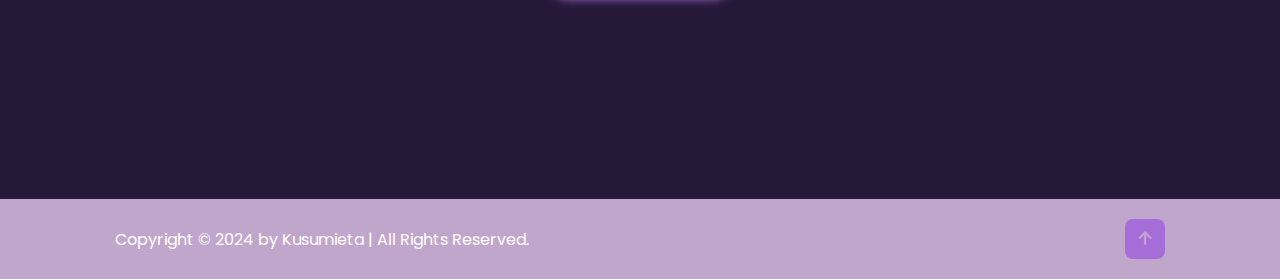
==== commit 1d67c0bb: "Update index.html" ====
--- a/Responsive-Portfolio/index.html
+++ b/Responsive-Portfolio/index.html
@@ -42,7 +42,7 @@
           ></a>
         </div>
         <a
-          href="C:\Users\magoo\OneDrive\Desktop\KUSUMIETA_RESUME.pdf"
+          href=""
           class="btn"
           >Download CV</a
         >
@@ -200,6 +200,20 @@
             <a href="#"><i class="bx bx-link-external"></i></a>
           </div>
         </div>
+        <div class="portfolio-box">
+          <img src="image\kevin-canlas-QYHehJ9Iovs-unsplash.jpg" alt="" />
+          <div class="portfolio-layer">
+            <h4>Weather Website</h4>
+            <p>
+              In this project, I developed a Real-Time weather forcast web
+              application harnessing API to display current climate and weather
+              conditions in cities.
+            </p>
+            <a
+              href="https://github.com/kusumietamagoo/weather-website-"
+              target="_blank"
+            >
+               </div>
         <div class="portfolio-box">
           <img src="image\kevin-canlas-QYHehJ9Iovs-unsplash.jpg" alt="" />
           <div class="portfolio-layer">
--- a/Responsive-Portfolio/style.css
+++ b/Responsive-Portfolio/style.css
@@ -13,10 +13,15 @@
  }
 
  :root {
-    --bg-color:#1f242d;
+     --bg-color: #261938;
+     --second-bg-color: #c1a6cc;
+     --text-color: #fff;
+     --main-color: rgb(164, 109, 216);
+/*     --bg-color:#1f242d;
     --second-bg-color:#323946;
     --text-color:#fff;
-    --main-color:#0ef; 
+    --main-color:#0ef;  */
+     
  }
 
  html{
@@ -487,4 +492,4 @@
    color: #61b752;
    margin-top: -10px;
    display: block;
-}+}
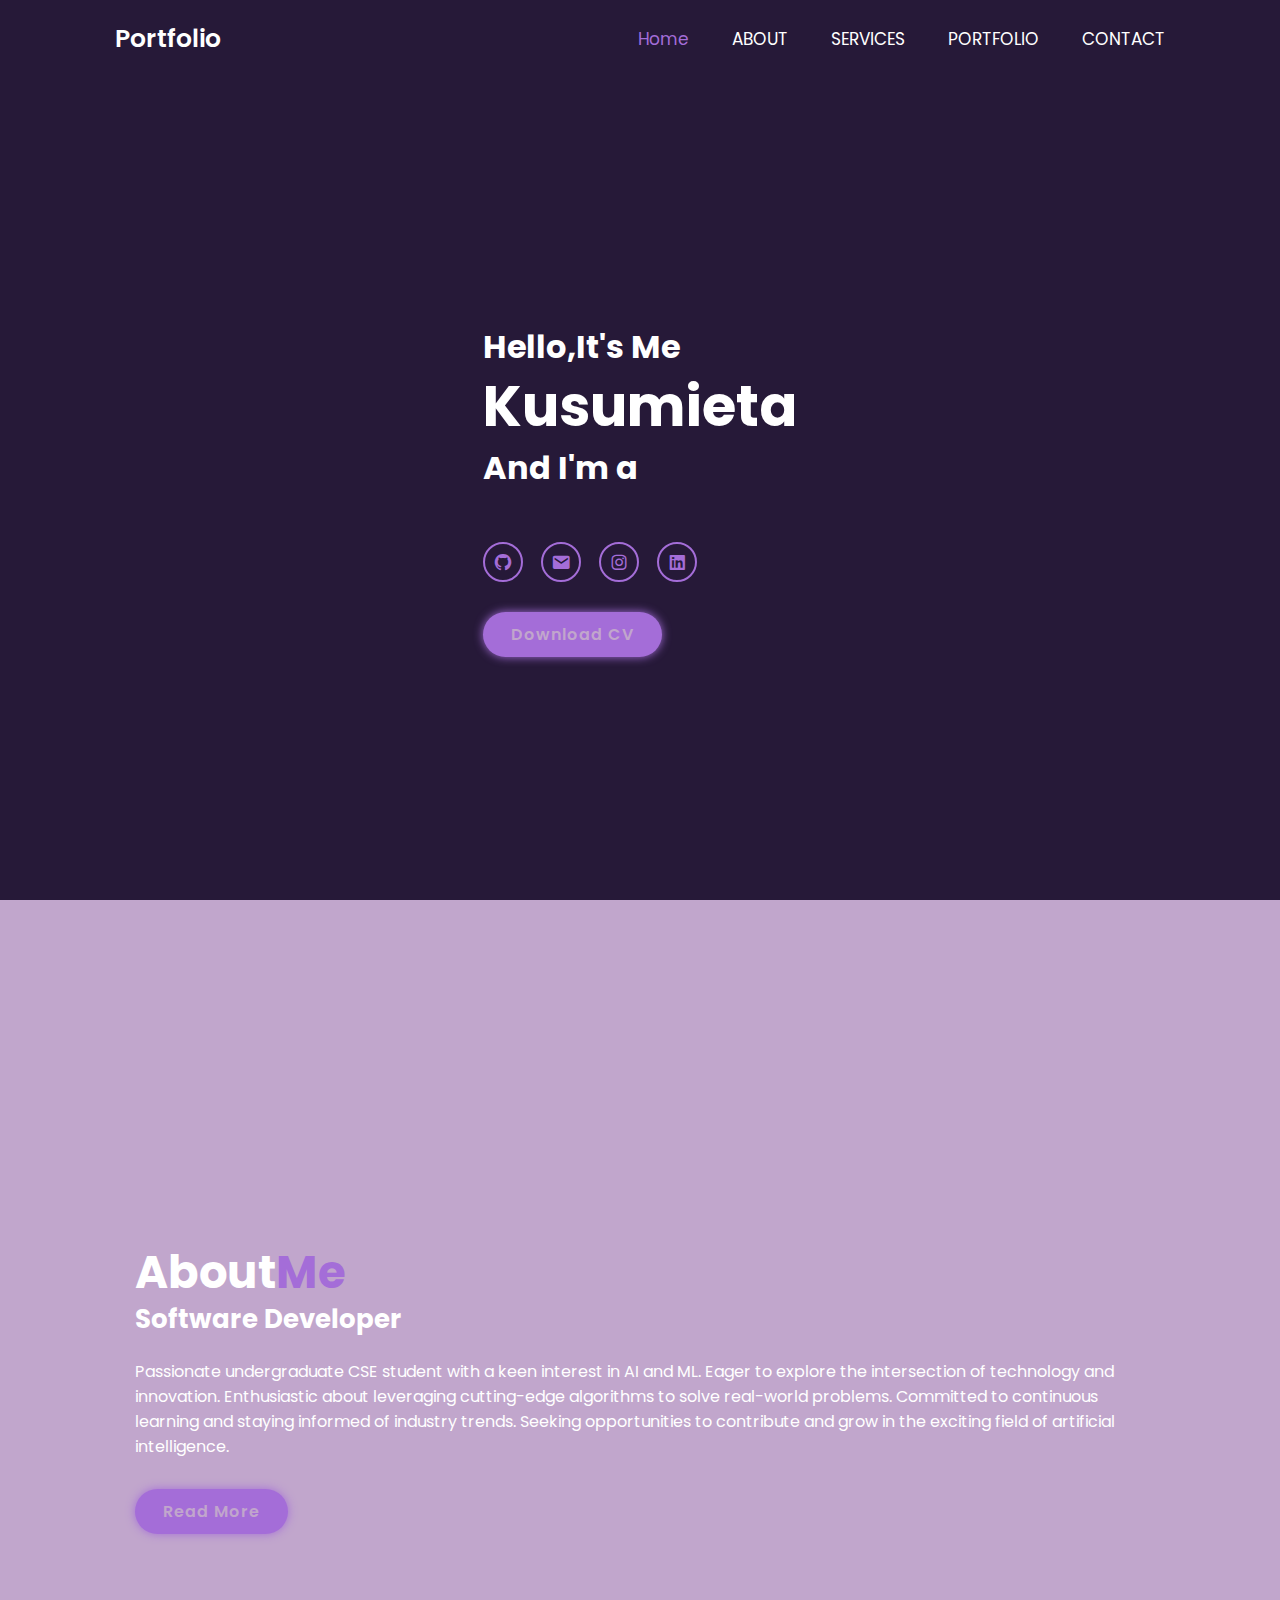
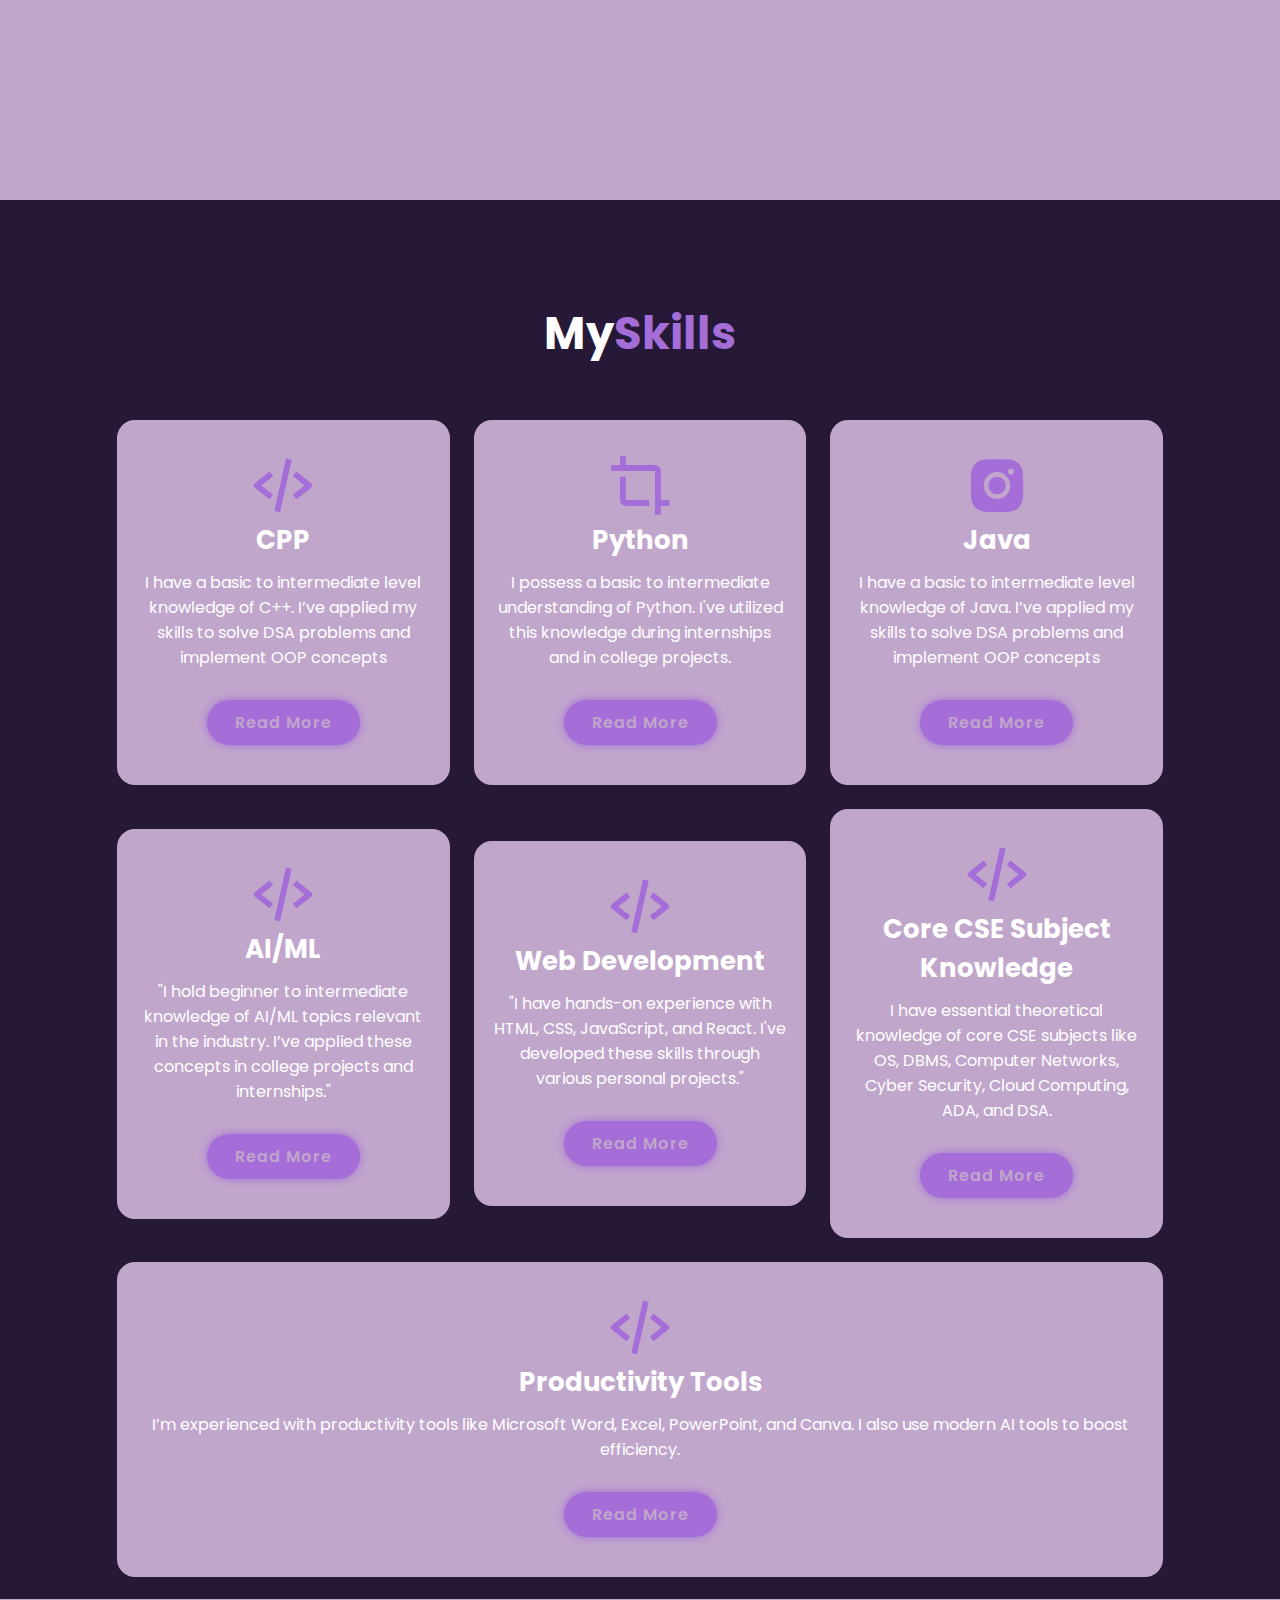
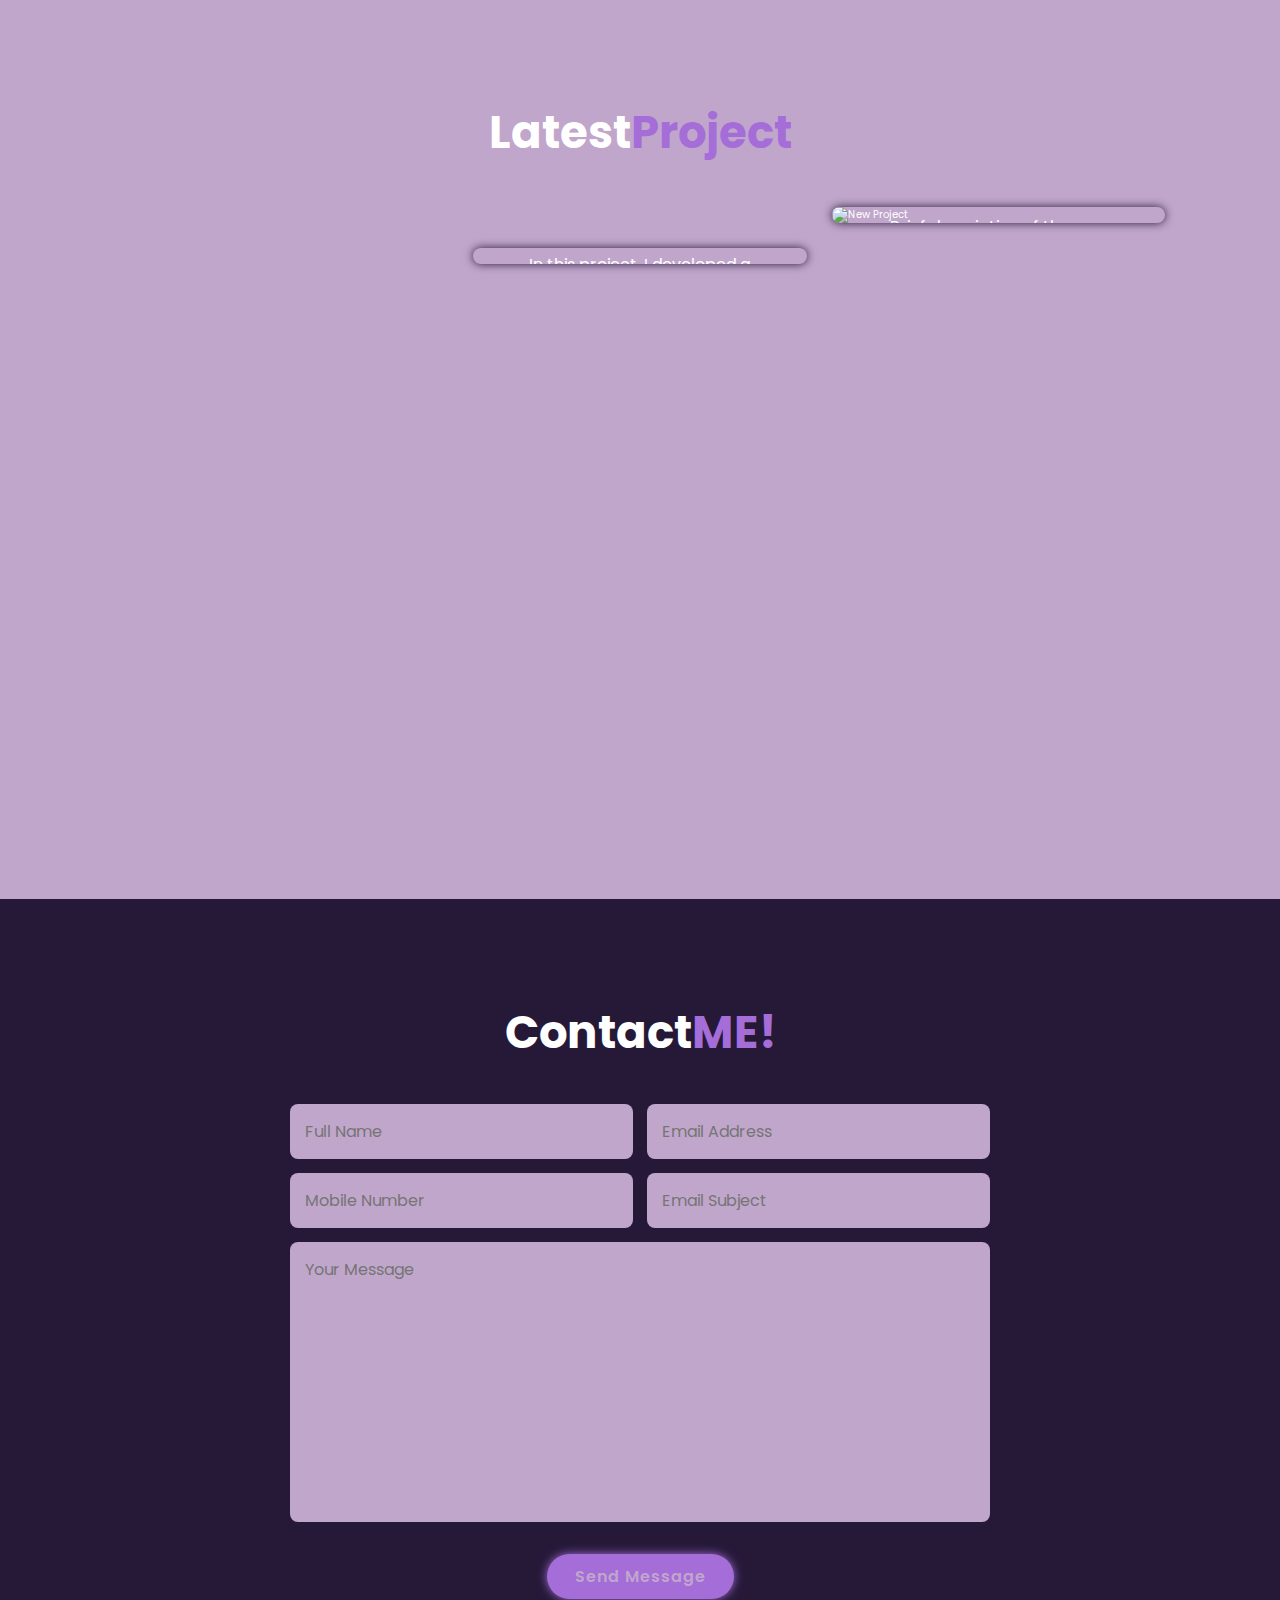
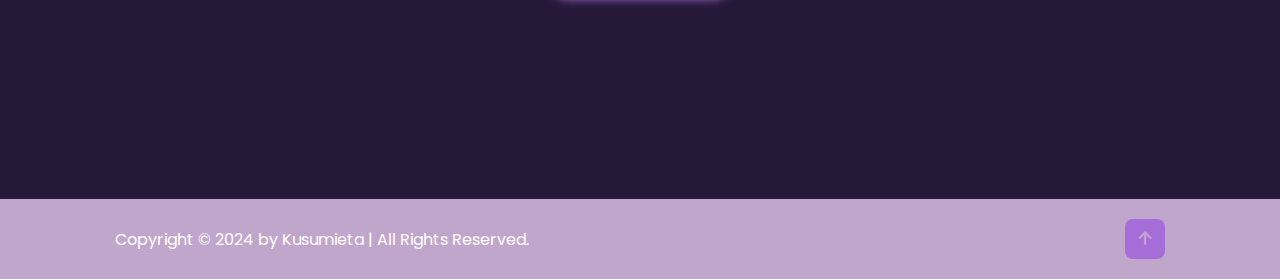
==== commit ed1b9340: "Update index.html" ====
--- a/Responsive-Portfolio/index.html
+++ b/Responsive-Portfolio/index.html
@@ -188,6 +188,18 @@
           </div>
         </div>
         <div class="portfolio-box">
+  <img src="image\austin-poon-JO_S6ewBqAk-unsplash.jpg" alt="New Project" />
+  <div class="portfolio-layer">
+    <h4>New Project Title</h4>
+    <p>
+      Brief description of the new project goes here. Explain the purpose, technologies used, and key highlights.
+    </p>
+    <a href="https://github.com/kusumietamagoo/new-project" target="_blank">
+      <i class="bx bx-link-external"></i>
+    </a>
+  </div>
+</div>
+        <div class="portfolio-box">
           <img src="image\nubelson-fernandes--Xqckh_XVU4-unsplash.jpg" alt="" />
           <div class="portfolio-layer">
             <h4>Deepfake Image & Forged Signature Detection Using CNN</h4>
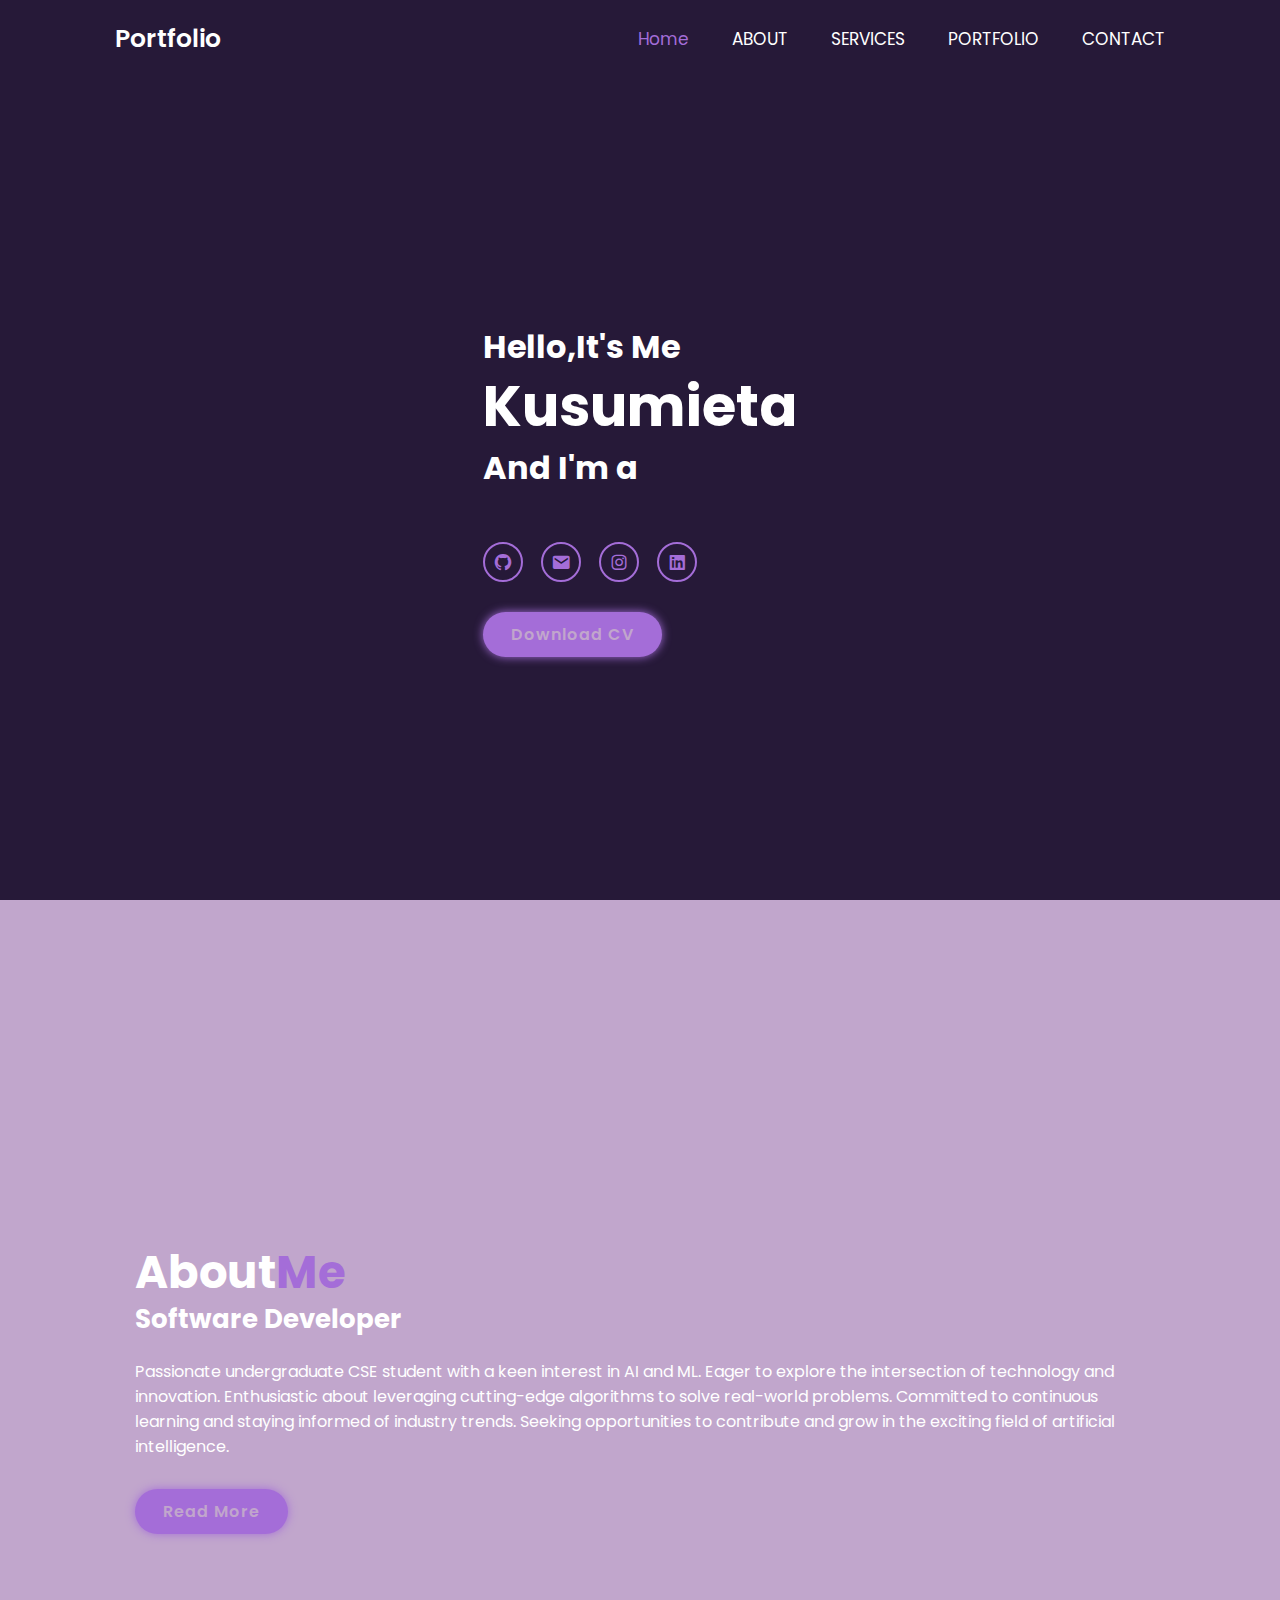
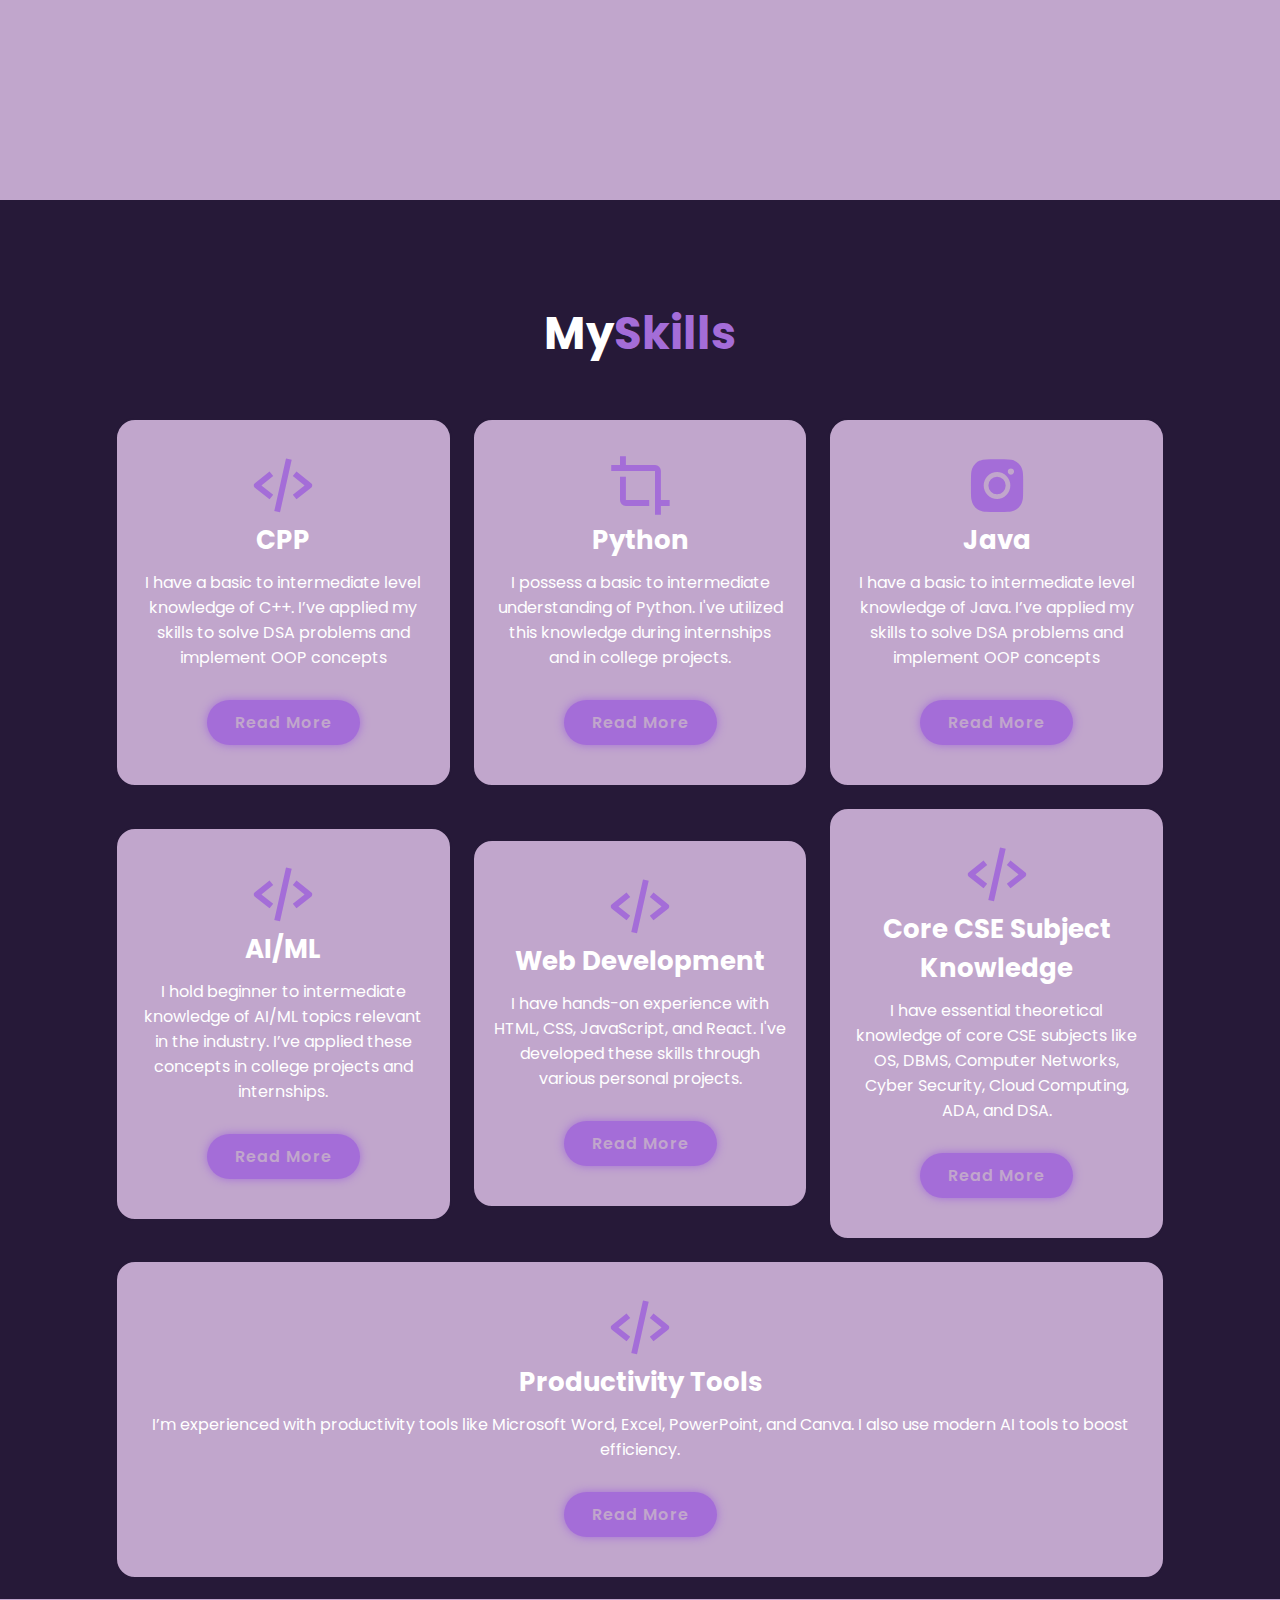
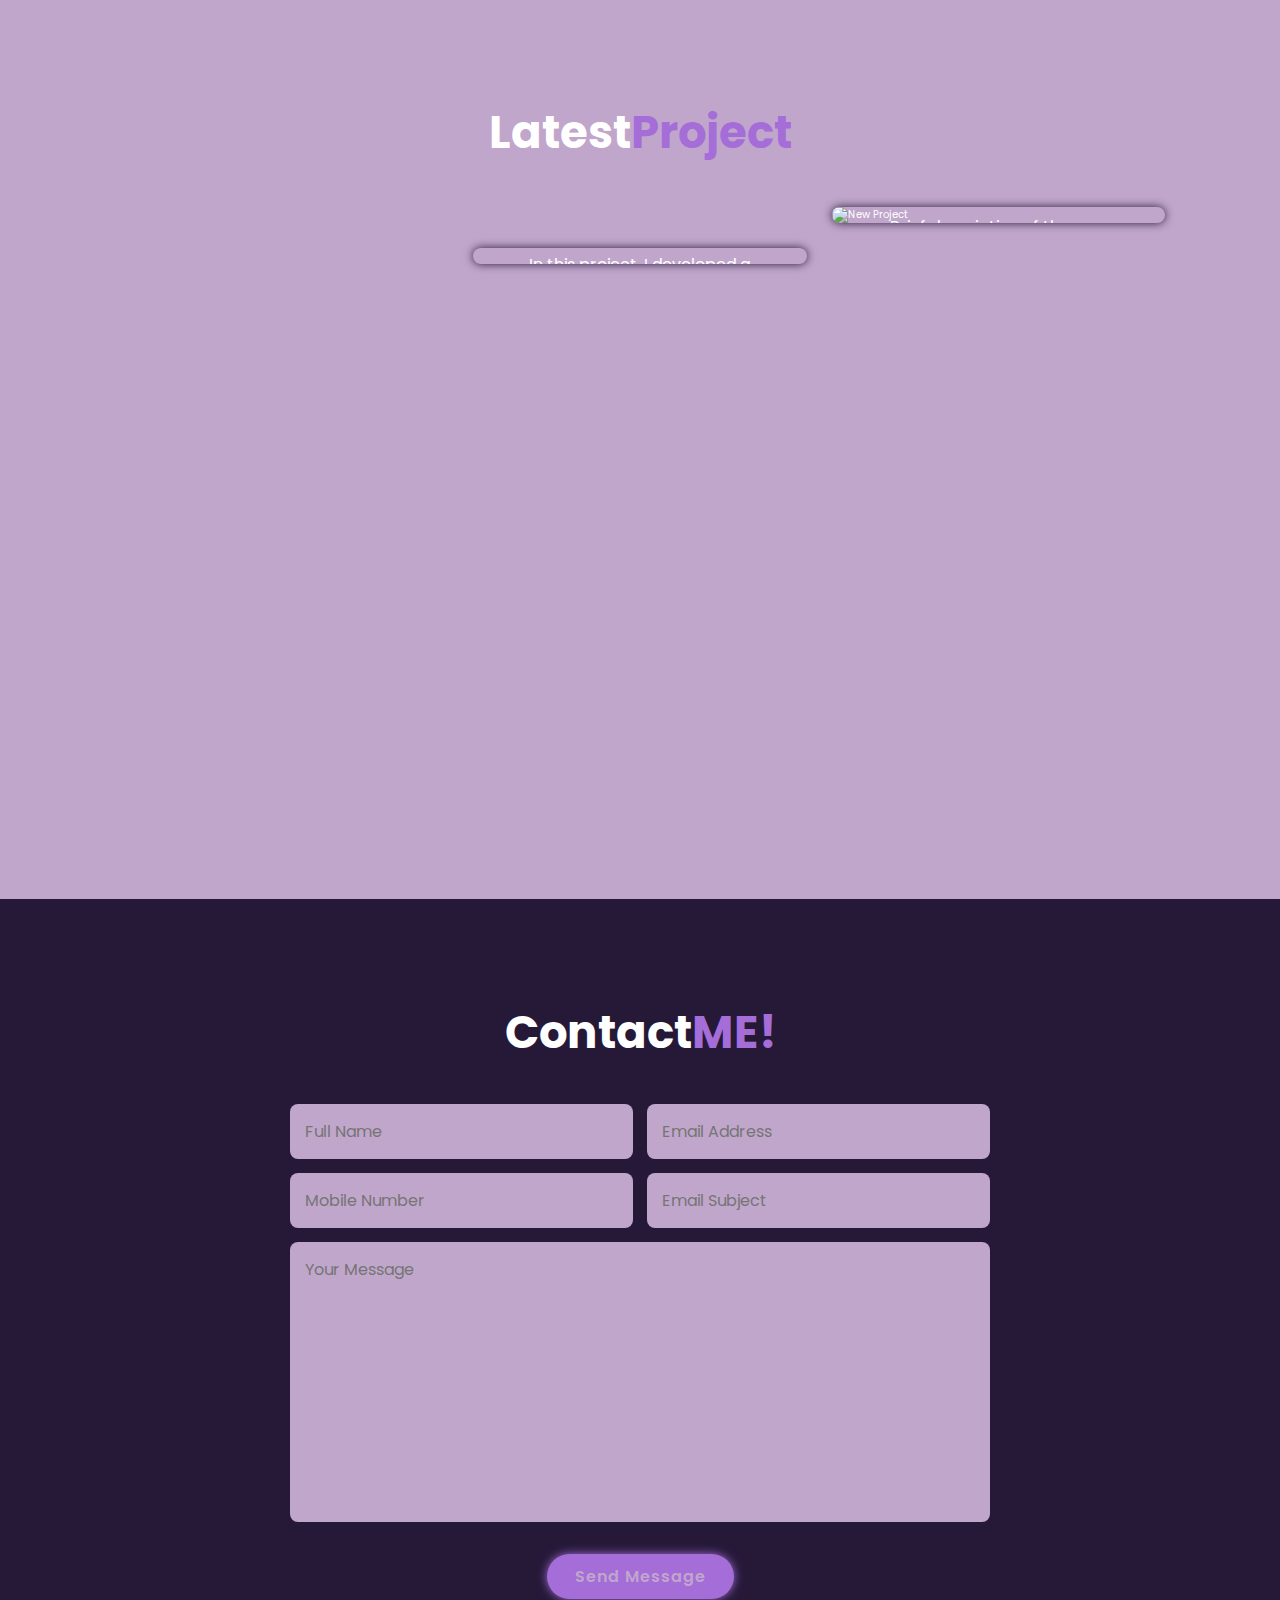
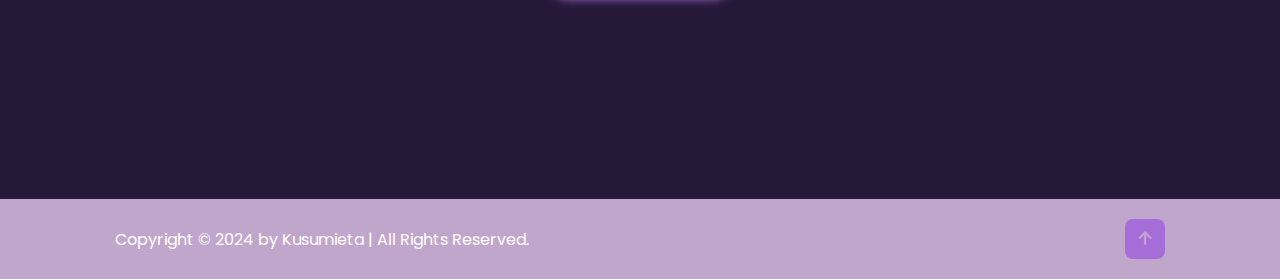
==== commit 9f4e8c50: "Update index.html" ====
--- a/Responsive-Portfolio/index.html
+++ b/Responsive-Portfolio/index.html
@@ -106,9 +106,9 @@
           <i class="bx bx-code-alt"></i>
           <h3>AI/ML</h3>
           <p>
-            "I hold beginner to intermediate knowledge of AI/ML topics relevant
+            I hold beginner to intermediate knowledge of AI/ML topics relevant
             in the industry. I’ve applied these concepts in college projects and
-            internships."
+            internships.
           </p>
           <a href="#" class="btn">Read More</a>
         </div>
@@ -116,8 +116,8 @@
           <i class="bx bx-code-alt"></i>
           <h3>Web Development</h3>
           <p>
-            "I have hands-on experience with HTML, CSS, JavaScript, and React.
-            I've developed these skills through various personal projects."
+            I have hands-on experience with HTML, CSS, JavaScript, and React.
+            I've developed these skills through various personal projects.
           </p>
           <a href="#" class="btn">Read More</a>
         </div>
